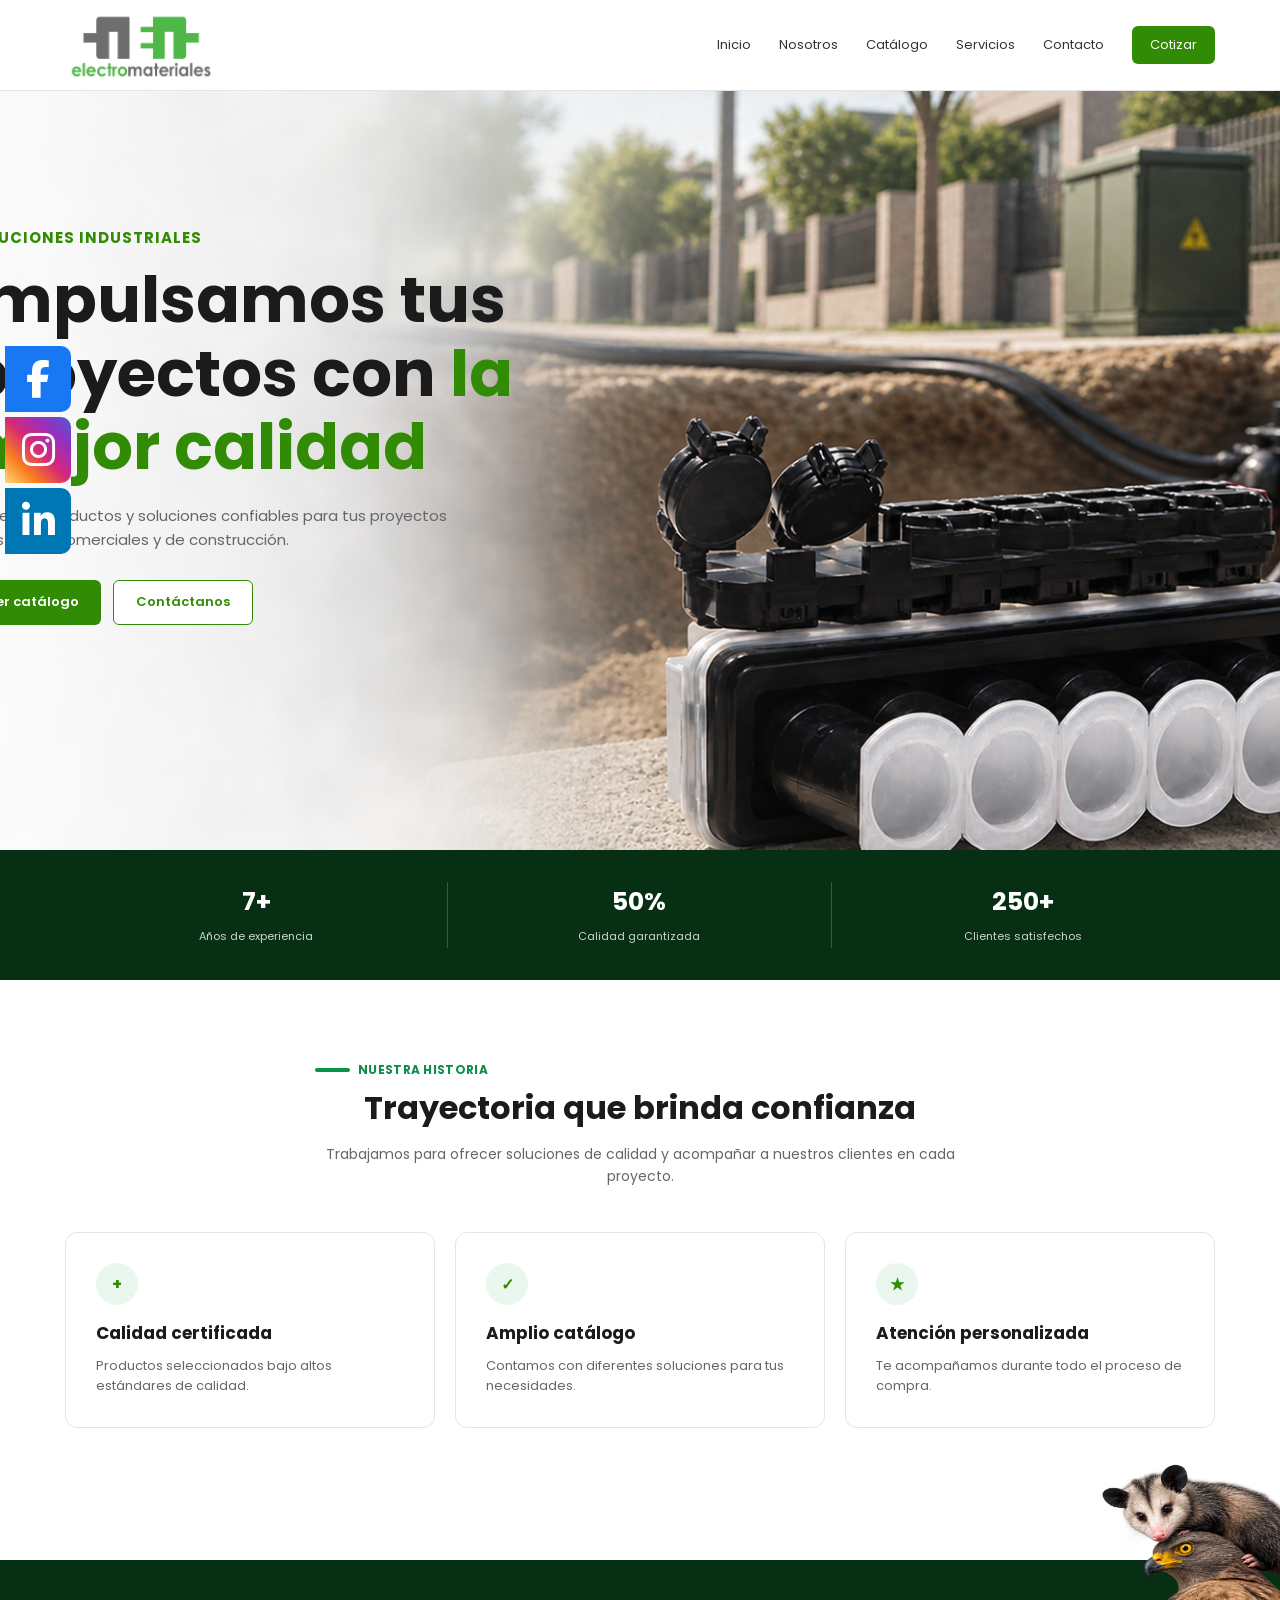
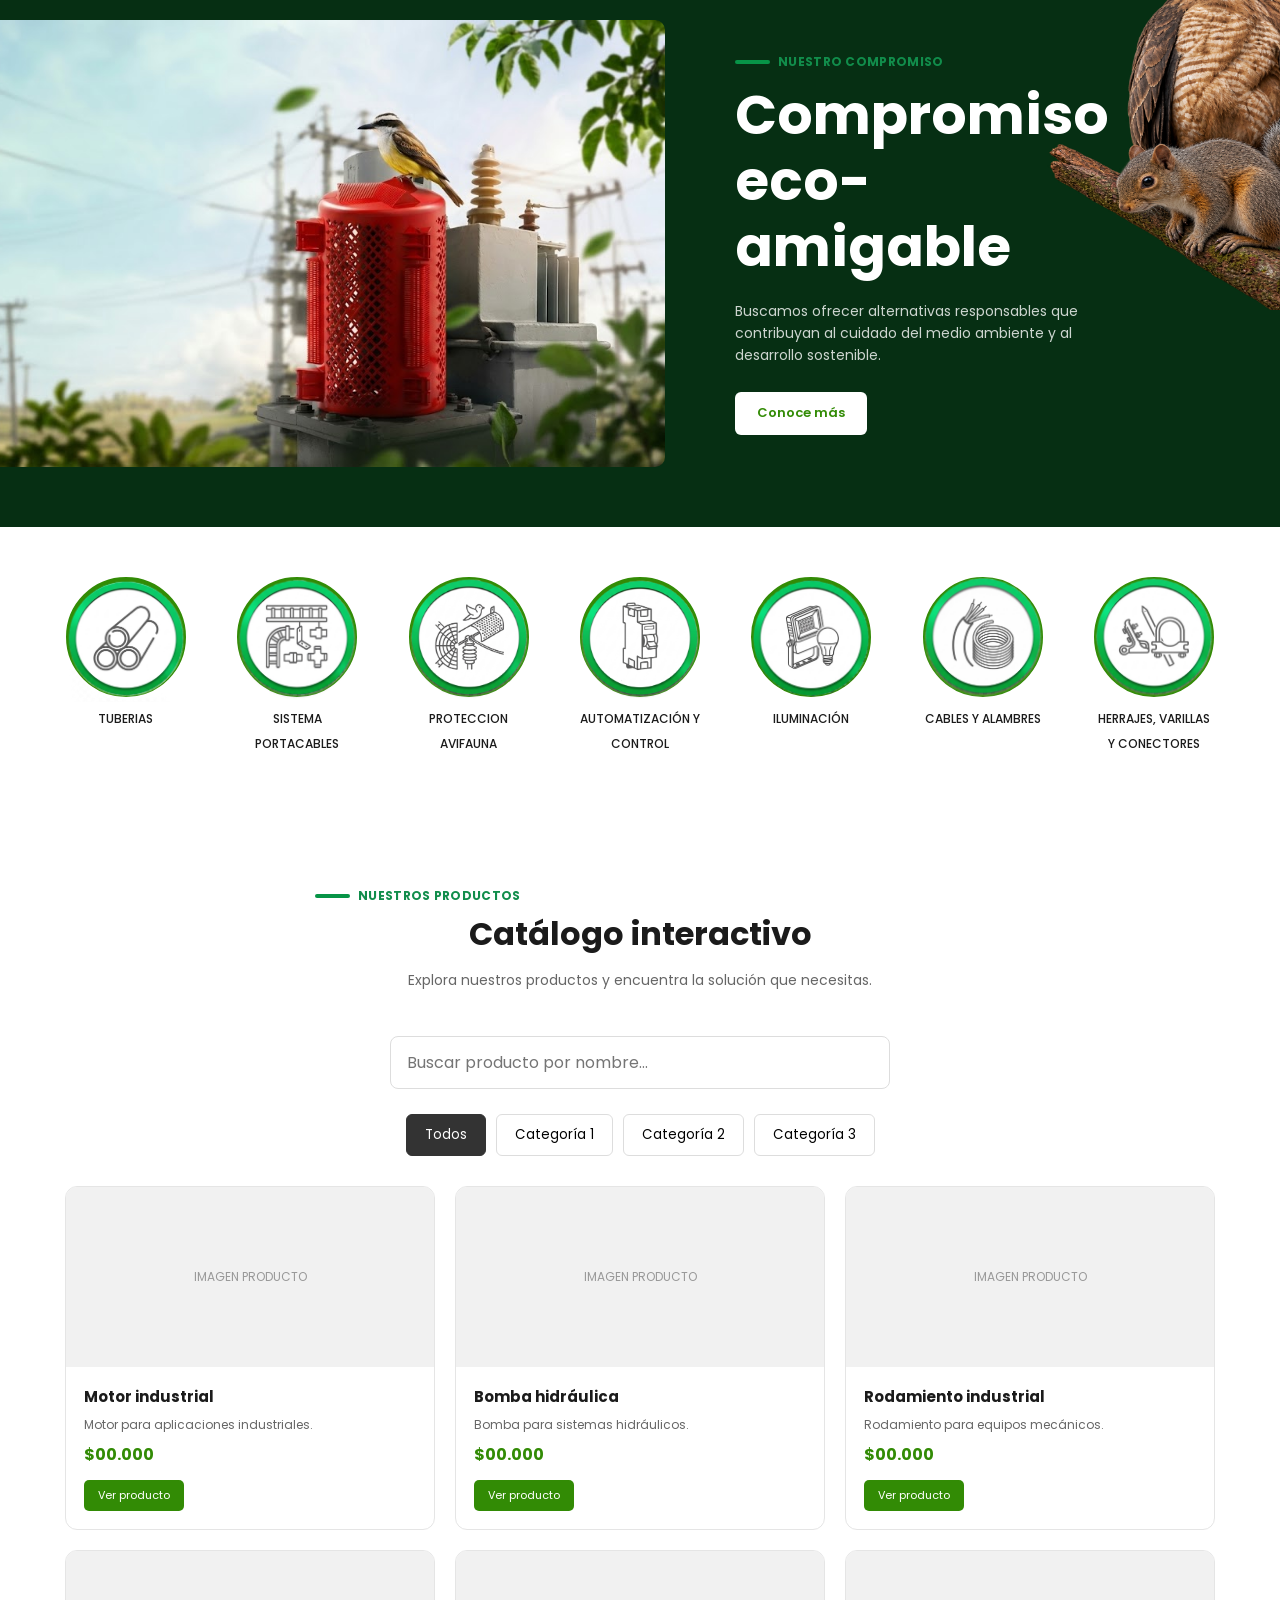
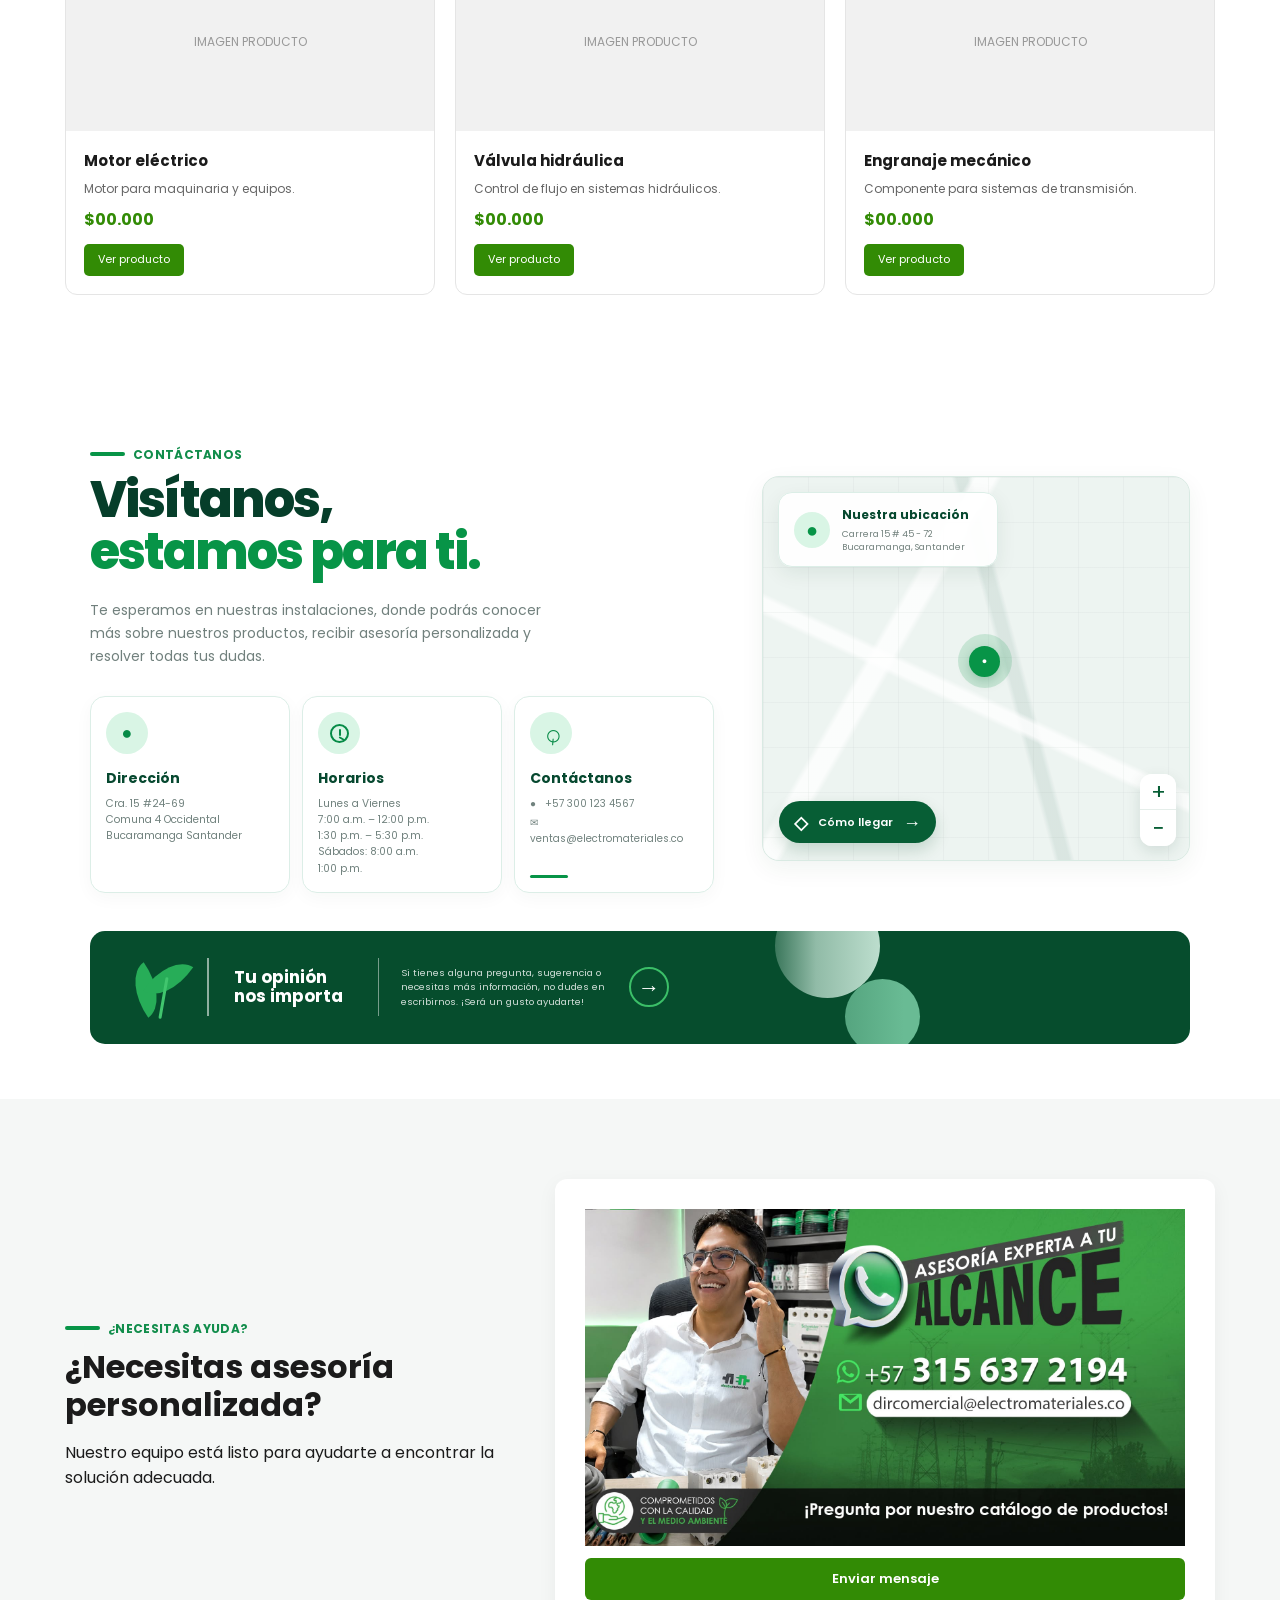
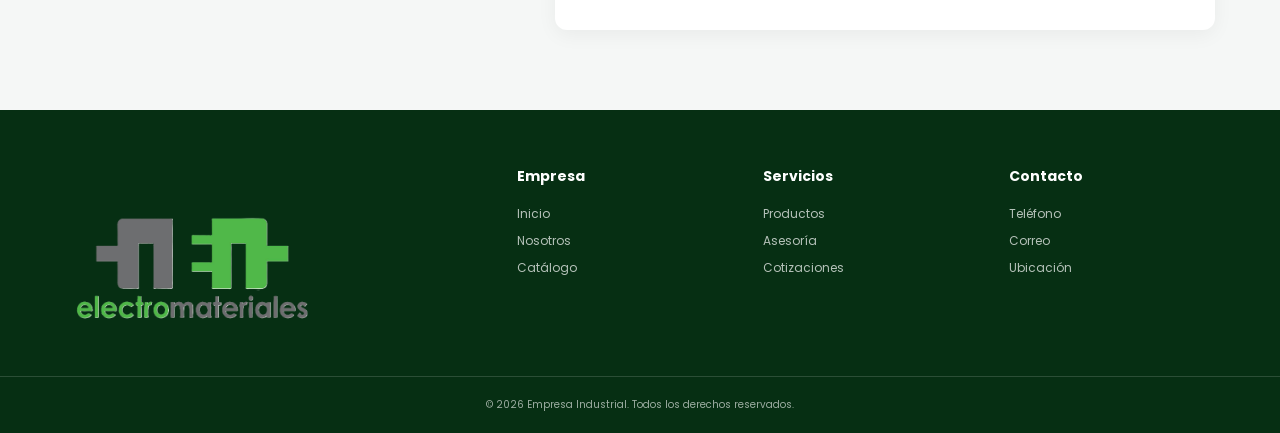
==== index.html @ a8ac9ff8 "prueba" ====
<!DOCTYPE html>
<html lang="es">

<head>
    <meta charset="UTF-8">
    <meta name="viewport" content="width=device-width, initial-scale=1.0">

    <title>Empresa Industrial</title>

    <!-- Google Fonts -->
    <link rel="preconnect" href="https://fonts.googleapis.com">
    <link rel="preconnect" href="https://fonts.gstatic.com" crossorigin>
    <link href="https://fonts.googleapis.com/css2?family=Poppins:wght@300;400;500;600;700;800&display=swap"
        rel="stylesheet">

    <!-- CSS -->
    <link rel="stylesheet" href="styles.css">

    <link rel="stylesheet" href="https://cdnjs.cloudflare.com/ajax/libs/font-awesome/6.5.2/css/all.min.css">
</head>

<body>

    <!-- =========================
         NAVBAR
    ========================== -->

    <header class="header">

        <div class="container navbar">

            <!-- Logo -->
            <a href="#" class="logo">
                <div class="logo-placeholder1">
                    <img src="imagenes/logo.jpg" alt="">
                </div>
            </a>

            <!-- Menú -->
            <nav class="nav-menu">

                <a href="#inicio">Inicio</a>
                <a href="#nosotros">Nosotros</a>
                <a href="#catalogo">Catálogo</a>
                <a href="#servicios">Servicios</a>
                <a href="#contacto">Contacto</a>

                <a href="#catalogo" class="nav-button">
                    Cotizar
                </a>

            </nav>

        </div>

        <!-- REDES SOCIALES FIJAS -->
<div class="redes-sociales">

    <a href="#" class="red-social facebook" target="_blank">
        <i class="fa-brands fa-facebook-f"></i>
    </a>

    <a href="#" class="red-social instagram" target="_blank">
        <i class="fa-brands fa-instagram"></i>
    </a>

    <a href="#" class="red-social linkedin" target="_blank">
        <i class="fa-brands fa-linkedin-in"></i>
    </a>

</div>

    </header>


    <!-- =========================
         HERO
    ========================== -->

    <main>

        <section id="inicio" class="hero">

            <div class="container hero-content">

                <!-- Texto -->
                <div class="hero-text">

                    <span class="small-title">
                        SOLUCIONES INDUSTRIALES
                    </span>

                    <h1>
                        Impulsamos tus proyectos con
                        <span>la mejor calidad</span>
                    </h1>

                    <p>
                        Encuentra productos y soluciones confiables
                        para tus proyectos industriales, comerciales
                        y de construcción.
                    </p>

                    <div class="hero-buttons">

                        <a href="#catalogo" class="btn btn-primary">
                            Ver catálogo
                        </a>

                        <a href="#contacto" class="btn btn-secondary">
                            Contáctanos
                        </a>

                    </div>

                </div>


            </div>

        </section>


        <!-- =========================
             ESTADÍSTICAS
        ========================== -->

        <section class="stats">

    <div class="container stats-grid">

        <div class="stat">
            <strong id="experiencia">0+</strong>
            <span>Años de experiencia</span>
        </div>

        <div class="stat">
            <strong id="calidad">0%</strong>
            <span>Calidad garantizada</span>
        </div>

        <div class="stat">
            <strong id="clientes">0+</strong>
            <span>Clientes satisfechos</span>
        </div>

    </div>

</section>


        <!-- =========================
             TRAYECTORIA
        ========================== -->

        <section id="nosotros" class="section trayectoria">

            <div class="container">

                <div class="section-header">

                    <span class="section-label">
                        NUESTRA HISTORIA
                    </span>

                    <h2>
                        Trayectoria que brinda confianza
                    </h2>

                    <p>
                        Trabajamos para ofrecer soluciones de calidad
                        y acompañar a nuestros clientes en cada proyecto.
                    </p>

                </div>


                <div class="cards-grid">

                    <!-- Card 1 -->
                    <article class="info-card">

                        <div class="card-icon">
                            +
                        </div>

                        <h3>
                            Calidad certificada
                        </h3>

                        <p>
                            Productos seleccionados bajo altos
                            estándares de calidad.
                        </p>

                    </article>


                    <!-- Card 2 -->
                    <article class="info-card">

                        <div class="card-icon">
                            ✓
                        </div>

                        <h3>
                            Amplio catálogo
                        </h3>

                        <p>
                            Contamos con diferentes soluciones
                            para tus necesidades.
                        </p>

                    </article>


                    <!-- Card 3 -->
                    <article class="info-card">

                        <div class="card-icon">
                            ★
                        </div>

                        <h3>
                            Atención personalizada
                        </h3>

                        <p>
                            Te acompañamos durante todo el proceso
                            de compra.
                        </p>

                    </article>

                </div>

            </div>

        </section>


        <!-- =========================
             COMPROMISO ECO
        ========================== -->

        <section class="eco-section">

            <div class="container eco-content">

                <div class="eco-image">
                    <img id="co-image" src="imagenes/Gemini_Generated_Image_1ppnm1ppnm1ppnm1.jpg" alt="">

                </div>


                <div class="eco-text">

                    <span class="section-label">
                        NUESTRO COMPROMISO
                    </span>

                    <h2>
                        Compromiso eco-amigable
                    </h2>

                    <p>
                        Buscamos ofrecer alternativas responsables
                        que contribuyan al cuidado del medio ambiente
                        y al desarrollo sostenible.
                    </p>

                    <a href="#" class="btn btn-light">
                        Conoce más
                    </a>

                </div>

            </div>
        <div> <img id="animales" src="imagenes/ChatGPT Image 20 sept 2026, 19_23_09.png" alt=""></div>

        </section>


        <!-- =========================
             CATEGORÍAS
        ========================== -->

        <section id="servicios" class="categories">

            <div class="container">

                <div class="category-grid">

                    <div class="category-item">

                        <div class="category-icon">
                        <img id="tuberia" src="imagenes/tuberiaf.png" alt="">
                        </div>

                        <span>
                            TUBERIAS
                        </span>

                    </div>


                    <div class="category-item">

                        <div class="category-icon">
                            <img id="tuberia" src="imagenes/electricida.png" alt="">
                        </div>

                        <span>
                            SISTEMA PORTACABLES
                        </span>

                    </div>


                    <div class="category-item">

                        <div class="category-icon">
                            <img id="tuberia" src="imagenes/aves.png" alt="">
                        </div>

                        <span>
                            PROTECCION AVIFAUNA
                        </span>

                    </div>


                    <div class="category-item">

                        <div class="category-icon">
                            <img id="tuberia" src="imagenes/redes.png" alt="">
                        </div>

                        <span>
                            AUTOMATIZACIÓN Y CONTROL
                        </span>

                    </div>


                    <div class="category-item">

                        <div class="category-icon">
                          <img id="tuberia" src="imagenes/luces.png" alt="">
                        </div>

                        <span>
                            ILUMINACIÓN
                        </span>

                    </div>


                    <div class="category-item">

                        <div class="category-icon">
                        <img id="tuberia" src="imagenes/cables.png" alt="">
                        </div>

                        <span>
                            CABLES Y ALAMBRES
                        </span>

                    </div>


                    <div class="category-item">

                        <div class="category-icon">
                            <img id="tuberia" src="imagenes/herrajes.png" alt="">
                        </div>

                        <span>
                            HERRAJES, VARILLAS Y CONECTORES 
                        </span>

                    </div>

                </div>

            </div>

        </section>


        <!-- =========================
             CATÁLOGO
        ========================== -->

       
<section id="catalogo" class="section catalog">
    <div class="container">

        <div class="section-header">
            <span class="section-label">NUESTROS PRODUCTOS</span>

            <h2>Catálogo interactivo</h2>

            <p>
                Explora nuestros productos y encuentra
                la solución que necesitas.
            </p>
        </div>

        <!-- Buscador por nombre -->
        <div class="catalog-search">
            <input
                type="search"
                id="buscarProducto"
                placeholder="Buscar producto por nombre..."
                aria-label="Buscar producto por nombre"
            >
        </div>

        <!-- Filtros por categoría -->
        <div class="catalog-filters">
            <button type="button" class="filter active"
                    data-category="todos">
                Todos
            </button>

            <button type="button" class="filter"
                    data-category="categoria1">
                Categoría 1
            </button>

            <button type="button" class="filter"
                    data-category="categoria2">
                Categoría 2
            </button>

            <button type="button" class="filter"
                    data-category="categoria3">
                Categoría 3
            </button>
        </div>

        <!-- Productos -->
        <div class="products-grid" id="listaProductos">

            <!-- PRODUCTO 1 -->
            <article class="product-card" data-category="categoria1">
                <div class="product-image">
                    IMAGEN PRODUCTO
                </div>

                <div class="product-info">
                    <h3>Motor industrial</h3>
                    <p>Motor para aplicaciones industriales.</p>
                    <strong>$00.000</strong>
                    <a href="#" class="product-button">Ver producto</a>
                </div>
            </article>

            <!-- PRODUCTO 2 -->
            <article class="product-card" data-category="categoria2">
                <div class="product-image">
                    IMAGEN PRODUCTO
                </div>

                <div class="product-info">
                    <h3>Bomba hidráulica</h3>
                    <p>Bomba para sistemas hidráulicos.</p>
                    <strong>$00.000</strong>
                    <a href="#" class="product-button">Ver producto</a>
                </div>
            </article>

            <!-- PRODUCTO 3 -->
            <article class="product-card" data-category="categoria3">
                <div class="product-image">
                    IMAGEN PRODUCTO
                </div>

                <div class="product-info">
                    <h3>Rodamiento industrial</h3>
                    <p>Rodamiento para equipos mecánicos.</p>
                    <strong>$00.000</strong>
                    <a href="#" class="product-button">Ver producto</a>
                </div>
            </article>

            <!-- PRODUCTO 4 -->
            <article class="product-card" data-category="categoria1">
                <div class="product-image">
                    IMAGEN PRODUCTO
                </div>

                <div class="product-info">
                    <h3>Motor eléctrico</h3>
                    <p>Motor para maquinaria y equipos.</p>
                    <strong>$00.000</strong>
                    <a href="#" class="product-button">Ver producto</a>
                </div>
            </article>

            <!-- PRODUCTO 5 -->
            <article class="product-card" data-category="categoria2">
                <div class="product-image">
                    IMAGEN PRODUCTO
                </div>

                <div class="product-info">
                    <h3>Válvula hidráulica</h3>
                    <p>Control de flujo en sistemas hidráulicos.</p>
                    <strong>$00.000</strong>
                    <a href="#" class="product-button">Ver producto</a>
                </div>
            </article>

            <!-- PRODUCTO 6 -->
            <article class="product-card" data-category="categoria3">
                <div class="product-image">
                    IMAGEN PRODUCTO
                </div>

                <div class="product-info">
                    <h3>Engranaje mecánico</h3>
                    <p>Componente para sistemas de transmisión.</p>
                    <strong>$00.000</strong>
                    <a href="#" class="product-button">Ver producto</a>
                </div>
            </article>

        </div>

        <!-- Mensaje cuando no hay coincidencias -->
        <p id="mensajeSinResultados" hidden>
            No se encontraron productos con esos criterios.
        </p>

    </div>
</section>


        <!-- =========================
             UBICACIÓN
        ========================== -->

       <section id="contacto" class="location">

    <div class="location-container">

        <!-- =========================
             PARTE SUPERIOR
        ========================== -->

        <div class="location-grid">

            <!-- =========================
                 INFORMACIÓN
            ========================== -->

            <div class="location-info">

                <span class="section-label">
                    CONTÁCTANOS
                </span>

                <h2>
                    Visítanos,
                    <span>estamos para ti.</span>
                </h2>

                <p class="location-description">
                    Te esperamos en nuestras instalaciones, donde podrás
                    conocer más sobre nuestros productos, recibir asesoría
                    personalizada y resolver todas tus dudas.
                </p>


                <!-- TARJETAS -->

                <div class="contact-items">

                    <!-- TARJETA DIRECCIÓN -->

                    <div class="contact-item">

                        <div class="contact-icon">
                            <span>●</span>
                        </div>

                        <div class="contact-content">

                            <strong>
                                Dirección
                            </strong>

                            <p>
                                Cra. 15 #24-69 <br>
                                Comuna 4 Occidental <br>
                                Bucaramanga Santander
                            </p>

                        </div>

                    </div>


                    <!-- TARJETA HORARIOS -->

                    <div class="contact-item">

                        <div class="contact-icon clock-icon">
                            <span></span>
                        </div>

                        <div class="contact-content">

                            <strong>
                                Horarios
                            </strong>

                            <p>
                                Lunes a Viernes<br>
                                7:00 a.m. – 12:00 p.m.<br>
                                1:30 p.m. – 5:30 p.m.<br>
                                Sábados: 8:00 a.m. <br>
                                1:00 p.m.
                            </p>

                        </div>

                    </div>


                    <!-- TARJETA CONTACTO -->

                    <div class="contact-item">

                        <div class="contact-icon phone-icon">
                            <span>⌕</span>
                        </div>

                        <div class="contact-content">

                            <strong>
                                Contáctanos
                            </strong>

                            <p>
                                <span class="contact-line">
                                    ● &nbsp; +57 300 123 4567
                                </span>

                                <span class="contact-line">
                                    ✉ &nbsp; ventas@electromateriales.co
                                </span>
                            </p>

                        </div>

                        <div class="card-line"></div>

                    </div>

                </div>

            </div>


            <!-- =========================
                 MAPA
            ========================== -->

            <div class="map-container">

                <!-- Decoraciones superiores -->

                <div class="map-decoration map-decoration-1"></div>
                <div class="map-decoration map-decoration-2"></div>


                <div class="map-box">

                    <!-- AQUÍ PUEDES PONER TU IMAGEN DEL MAPA -->

                    <div class="map-image">

                        <!--
                        <img src="imagenes/mapa.png" alt="Ubicación">
                        -->

                    </div>


                    <!-- TARJETA DE UBICACIÓN -->

                    <div class="map-location-card">

                        <div class="map-pin-icon">
                            ●
                        </div>

                        <div>

                            <strong>
                                Nuestra ubicación
                            </strong>

                            <p>
                                Carrera 15 # 45 - 72<br>
                                Bucaramanga, Santander
                            </p>

                        </div>

                    </div>


                    <!-- MARCADOR CENTRAL -->

                    <div class="main-map-marker">
                        <span>●</span>
                    </div>


                    <!-- BOTÓN CÓMO LLEGAR -->

                    <button class="map-route-button">

                        <span class="route-icon">
                            ◇
                        </span>

                        <span>
                            Cómo llegar
                        </span>

                        <strong>
                            →
                        </strong>

                    </button>


                    <!-- ZOOM -->

                    <div class="map-zoom">

                        <button>
                            +
                        </button>

                        <button>
                            −
                        </button>

                    </div>

                </div>

            </div>

        </div>


        <!-- =========================
             FRANJA VERDE
        ========================== -->

        <div class="opinion-banner">

            <!-- Decoraciones -->

            <div class="banner-circle banner-circle-1"></div>
            <div class="banner-circle banner-circle-2"></div>


            <!-- HOJAS -->

            <div class="leaf-decoration">

                <span class="leaf leaf-left"></span>
                <span class="leaf leaf-right"></span>

            </div>


            <!-- TÍTULO -->

            <div class="opinion-title">

                <strong>
                    Tu opinión<br>
                    nos importa
                </strong>

            </div>


            <!-- SEPARADOR -->

            <div class="opinion-separator"></div>


            <!-- TEXTO -->

            <div class="opinion-text">

                <p>
                    Si tienes alguna pregunta, sugerencia
                    o necesitas más información, no dudes
                    en escribirnos. ¡Será un gusto ayudarte!
                </p>

            </div>


            <!-- BOTÓN -->

            <button class="opinion-button">
                →
            </button>


            <!-- IMAGEN EDIFICIO -->

            <div class="building-image">

                <!--
                <img
                    src="imagenes/edificio.png"
                    alt="Nuestras instalaciones"
                >
                -->

            </div>

        </div>

    </div>

</section>


        <!-- =========================
             CONTACTO FINAL
        ========================== -->

        <section class="contact-section">

            <div class="container contact-grid">

                <div>

                    <span class="section-label">
                        ¿NECESITAS AYUDA?
                    </span>

                    <h2>
                        ¿Necesitas asesoría personalizada?
                    </h2>

                    <p>
                        Nuestro equipo está listo para ayudarte
                        a encontrar la solución adecuada.
                    </p>

                </div>


                <div class="contact-form">
                    <img src="imagenes/asesoria.jpg" alt="">
                    <button class="btn btn-primary">
                        Enviar mensaje
                    </button>

                </div>

            </div>

        </section>

    </main>


    <!-- =========================
         FOOTER
    ========================== -->

    <footer class="footer">

        <div class="container footer-grid">


            <div class="footer-brand">

                <div class="logo-placeholder">
                    <img src="imagenes/logosinfondo.png" alt="">
                </div>

            </div>


            <div class="footer-column">

                <h3>
                    Empresa
                </h3>

                <a href="#inicio">
                    Inicio
                </a>

                <a href="#nosotros">
                    Nosotros
                </a>

                <a href="#catalogo">
                    Catálogo
                </a>

            </div>


            <div class="footer-column">

                <h3>
                    Servicios
                </h3>

                <a href="#">
                    Productos
                </a>

                <a href="#">
                    Asesoría
                </a>

                <a href="#">
                    Cotizaciones
                </a>

            </div>


            <div class="footer-column">

                <h3>
                    Contacto
                </h3>

                <a href="#">
                    Teléfono
                </a>

                <a href="#">
                    Correo
                </a>

                <a href="#">
                    Ubicación
                </a>

            </div>

        </div>


        <div class="footer-bottom">

            <p>
                © 2026 Empresa Industrial. Todos los derechos reservados.
            </p>

        </div>

    </footer>

<script src="inicio.js"></script>
</body>

</html>
---- styles.css ----
/* =========================
   VARIABLES
========================= */

:root {

    --verde-oscuro: #062F13;
    --verde: #328B05;
    --verde-claro: #eaf7ef;

    --blanco: #ffffff;
    --gris: #666666;
    --gris-claro: #f5f7f6;
    --negro: #1b1b1b;

    --borde: #e5e5e5;

    --radio: 12px;

    --max-width: 1150px;
}


/* =========================
   RESET
========================= */
html, body {
    width: 100%;
    overflow-x: hidden;
}
* {
    margin: 0;
    padding: 0;
    box-sizing: border-box;
}


html {
    scroll-behavior: smooth;
}


body {

    font-family: "Poppins", sans-serif;

    color: var(--negro);

    background-color: var(--blanco);

    line-height: 1.6;
}


a {
    text-decoration: none;
    color: inherit;
}


img {
    width: 100%;
    display: block;
}


button,
input,
textarea {
    font-family: inherit;
}


/* =========================
   CONTENEDOR
========================= */

.container {

    width: 90%;

    max-width: var(--max-width);

    margin: auto;
}


/* =========================
   HEADER
========================= */

.header {
    background-color: white;
    border-bottom: 1px solid var(--borde);
    position: fixed;
    top: 0;
    left: 0;
    width: 100%;
    z-index: 1000;
}


.navbar {

    min-height: 90px;

    display: flex;

    align-items: center;

    justify-content: space-between;
}


/* LOGO */

.logo-placeholder1 {

    width: 150px;

    height: 35px;

    display: flex;

    align-items: center;

    justify-content: center;
}


/* MENÚ */

.nav-menu {

    display: flex;

    align-items: center;

    gap: 28px;
}


.nav-menu a {

    font-size: 13px;

    color: #333;

    transition: 0.3s;
}


.nav-menu a:hover {

    color: var(--verde);
}


.nav-button {

    background-color: var(--verde);

    color: white !important;

    padding: 9px 18px;

    border-radius: 6px;
}

/* ============================= */
/* REDES SOCIALES FIJAS */
/* ============================= */

.redes-sociales {
    position: fixed;
    left: 5px;
    top: 50%;
    transform: translateY(-50%);

    display: flex;
    flex-direction: column;
    gap: 5px;

    z-index: 9999;
}

.red-social {
    width: 66px;
    height: 66px;

    display: flex;
    align-items: center;
    justify-content: center;

    color: white;
    text-decoration: none;

    font-size: 38px;

    border-radius: 0 10px 10px 0;

    transition: transform 0.3s ease,
                width 0.3s ease;
}

/* Facebook */
.facebook {
    background-color: #1877f2;
}

/* Instagram */
.instagram {
    background: linear-gradient(
        45deg,
        #feda75,
        #fa7e1e,
        #d62976,
        #962fbf,
        #4f5bd5
    );
}

/* LinkedIn */
.linkedin {
    background-color: #0077b5;
}


/* Efecto al pasar el mouse */
.red-social:hover {
    width: 75px;
    transform: translateX(5px);
}
/* =========================
   HERO
========================= */
.hero {
    min-height: 850px;

    display: flex;
    align-items: center;

    position: relative;
    overflow: hidden;

    background-image: url("imagenes/6eb23b33-4d25-4a82-a1a1-d73d6f8ddf98.png");
    background-size: cover;
    background-position: center;
    background-repeat: no-repeat;

    /* IMPORTANTE */
    background-attachment: fixed;
}

.hero-content {
    display: grid;
    grid-template-columns: 1fr 1fr;
    align-items: center;
    gap: 40px;

    position: relative;
    z-index: 2;
}


.hero-text {

    padding: 50px 0;

    position: relative;

    left: -100px;
}


.small-title,
.section-label {

    color: var(--verde);

    font-size: 15px;

    font-weight: 700;

    letter-spacing: 1px;
    
}


.hero h1 {

    font-size: clamp(42px, 5vw, 64px);

    line-height: 1.15;

    margin: 12px 0 20px;

    max-width: 550px;

    
}


.hero h1 span {

    color: var(--verde);
}


.hero p {

    color: var(--gris);

    max-width: 500px;

    margin-bottom: 28px;

    font-size: 15px;
}


/* BOTONES */

.hero-buttons {

    display: flex;

    gap: 12px;

    flex-wrap: wrap;
}


.btn {

    display: inline-flex;

    justify-content: center;

    align-items: center;

    padding: 11px 22px;

    border-radius: 6px;

    font-size: 13px;

    font-weight: 600;

    border: none;

    cursor: pointer;

    transition: 0.3s;
}


.btn-primary {

    background-color: var(--verde);

    color: white;
}


.btn-primary:hover {

    background-color: var(--verde-oscuro);
}


.btn-secondary {

    border: 1px solid var(--verde);

    color: var(--verde);

    background-color: white;
}


.btn-light {

    background-color: white;

    color: var(--verde);
}


/* IMAGEN */

.hero-image {

    height: 420px;
}


.image-placeholder {

    width: 100%;

    height: 100%;

    display: flex;

    align-items: center;

    justify-content: center;

    background-color: var(--gris-claro);

    color: #999;

    font-size: 14px;
}


/* =========================
   ESTADÍSTICAS
========================= */

.stats {

    background-color: var(--verde-oscuro);

    color: white;
}


.stats-grid {

    min-height: 130px;

    display: grid;

    grid-template-columns: repeat(3, 1fr);

    align-items: center;
}


.stat {

    text-align: center;

    border-right: 1px solid rgba(255,255,255,0.2);
}


.stat:last-child {

    border-right: none;
}


.stat strong {

    display: block;

    font-size: 25px;
}


.stat span {

    font-size: 11px;

    opacity: 0.8;
}


/* =========================
   SECCIONES
========================= */

.section {

    padding: 80px 0;
}


.section-header {

    text-align: center;

    max-width: 650px;

    margin: 0 auto 45px;
}


.section-header h2,
.location-info h2,
.contact-section h2 {

    font-size: 32px;

    line-height: 1.2;

    margin: 8px 0 15px;
}


.section-header p {

    color: var(--gris);

    font-size: 14px;
}


/* =========================
   TRAYECTORIA
========================= */

.trayectoria {
    min-height: 580px;
    background-color: white;
}


.cards-grid {

    display: grid;

    grid-template-columns: repeat(3, 1fr);

    gap: 20px;
}


.info-card {

    padding: 30px;

    border: 1px solid var(--borde);

    border-radius: var(--radio);

    background-color: white;

    transition: 0.3s;
}


.info-card:hover {

    transform: translateY(-5px);

    box-shadow: 0 10px 25px rgba(0,0,0,0.07);
}


.card-icon {

    width: 42px;

    height: 42px;

    border-radius: 50%;

    background-color: var(--verde-claro);

    color: var(--verde);

    display: flex;

    align-items: center;

    justify-content: center;

    margin-bottom: 15px;

    font-weight: bold;
}


.info-card h3 {

    font-size: 17px;

    margin-bottom: 8px;
}


.info-card p {

    color: var(--gris);

    font-size: 13px;
}


/* =========================
   ECO
========================= */

.eco-section {
    background-color: var(--verde-oscuro);
    color: white;
    padding: 60px 0;
}

.eco-content {
    display: grid;
    grid-template-columns: 1.2fr 1fr;
    align-items: center;;
    position: relative;
    left: -150px;
}

.eco-text {
    max-width: 1000px;
    padding-left: 20px;
}


#co-image {
    position: relative;
    left: -50px; 
    width: 800px;
    border-radius: 10px;
}

.eco-text h2 {
    font-size: 55px;
    line-height: 1.2;
}

.eco-text p {
    color: rgba(255,255,255,0.8);
    font-size: 14px;
    margin-bottom: 25px;
    margin-top: 20px;
}


#animales {
    position: absolute;
    width: 350px;
    height: 450px;
    left: 80%;
    top: 1460px;
}


/* =========================
   CATEGORÍAS
========================= */

.categories {

    padding: 50px 0px;

    background-color: white;
}


.category-grid {

    display: grid;

    grid-template-columns: repeat(7, 1fr);

    gap: 50px;
}


.category-item {

    text-align: center;
}


.category-icon {

    width: 120px;

    height: 120px;

    border-radius: 60%;

    border: 5px solid var(--verde);

    margin: 0 auto 8px;

    display: flex;

    align-items: center;

    justify-content: center;

    color: var(--verde);

    font-size: 9px;

    transition: 0.3s;
}


.category-icon:hover {

    transform: translateY(-5px);

    box-shadow: 0 10px 25px rgba(16, 139, 2, 0.666);
}

#tuberia{
    width: 140px;
}

.category-item span {

    font-size: 12px;

    font-weight: 500;
}


/* =========================
   CATÁLOGO
========================= */
/* PRODUCTOS */

.products-grid {

    display: grid;

    grid-template-columns: repeat(3, 1fr);

    gap: 20px;
}

/* Buscador */
.catalog-search {
    margin-bottom: 25px;
    display: flex;
    justify-content: center;
}

.catalog-search input {
    width: 100%;
    max-width: 500px;
    padding: 13px 16px;
    border: 1px solid #ddd;
    border-radius: 8px;
    font-size: 16px;
    outline: none;
    transition: border-color 0.3s;
}

.catalog-search input:focus {
    border-color: #555;
}

/* Botones de categoría */
.catalog-filters {
    display: flex;
    justify-content: center;
    flex-wrap: wrap;
    gap: 10px;
    margin-bottom: 30px;
}

.catalog-filters .filter {
    padding: 10px 18px;
    border: 1px solid #ddd;
    border-radius: 6px;
    background: white;
    cursor: pointer;
    transition: 0.3s;
}

.catalog-filters .filter:hover,
.catalog-filters .filter.active {
    background: #333;
    color: white;
    border-color: #333;
}

/* Mensaje sin resultados */
#mensajeSinResultados {
    text-align: center;
    margin: 30px 0;
    color: #666;
}


.product-card {

    background-color: white;

    border-radius: var(--radio);

    overflow: hidden;

    border: 1px solid var(--borde);
}


.product-image {

    height: 180px;

    background-color: #f1f1f1;

    display: flex;

    align-items: center;

    justify-content: center;

    color: #999;

    font-size: 12px;
}


.product-info {

    padding: 18px;
}


.product-info h3 {

    font-size: 15px;

    margin-bottom: 6px;
}


.product-info p {

    color: var(--gris);

    font-size: 12px;

    margin-bottom: 8px;
}


.product-info strong {

    display: block;

    color: var(--verde);

    margin-bottom: 12px;
}


.product-button {

    display: inline-block;

    padding: 7px 14px;

    background-color: var(--verde);

    color: white;

    border-radius: 5px;

    font-size: 11px;
}


/* =========================
   UBICACIÓN
========================= */

/* =====================================================
   CONTACTO / UBICACIÓN
===================================================== */

.location {
    width: 100%;
    padding: 70px 0 55px;
    background: #ffffff;
    overflow: hidden;
    font-family: "Poppins", sans-serif;
}


/* =====================================================
   CONTENEDOR
===================================================== */

.location-container {
    width: 89%;
    max-width: 1100px;
    margin: 0 auto;
}


/* =====================================================
   GRID PRINCIPAL
===================================================== */

.location-grid {
    display: grid;
    grid-template-columns: 1fr 1.05fr;
    gap: 48px;
    align-items: center;
}


/* =====================================================
   INFORMACIÓN
===================================================== */

.location-info {
    position: relative;
}


/* =====================================================
   ETIQUETA CONTÁCTANOS
===================================================== */

.section-label {
    display: flex;
    align-items: center;
    gap: 8px;

    margin-bottom: 10px;

    color: #118d4b;

    font-size: 12px;
    font-weight: 700;

    letter-spacing: 0.3px;
}


/* línea antes de CONTÁCTANOS */

.section-label::before {
    content: "";

    width: 35px;
    height: 4px;

    background: #079447;

    border-radius: 10px;
}


/* =====================================================
   TÍTULO
===================================================== */

.location-info h2 {
    margin: 0;

    color: #063e2a;

    font-size: 50px;
    line-height: 1.05;

    font-weight: 800;

    letter-spacing: -2px;
}


.location-info h2 span {
    display: block;

    color: #079447;
}


/* =====================================================
   DESCRIPCIÓN
===================================================== */

.location-description {
    max-width: 480px;

    margin: 20px 0 28px;

    color: #71807d;

    font-size: 14px;
    line-height: 1.65;
}


/* =====================================================
   TARJETAS
===================================================== */

.contact-items {
    display: grid;

    grid-template-columns: repeat(3, 1fr);

    gap: 12px;
}


/* =====================================================
   TARJETA INDIVIDUAL
===================================================== */

.contact-item {
    position: relative;

    min-height: 178px;
    min-width: 200px;

    padding: 15px;

    border: 1px solid #dceee7;

    border-radius: 15px;

    background: rgba(255, 255, 255, 0.8);

    overflow: hidden;

    box-shadow:
        0 5px 18px rgba(0, 70, 40, 0.035);
}

/* =====================================================
   ICONOS
===================================================== */

.contact-icon {
    width: 42px;
    height: 42px;

    display: flex;
    align-items: center;
    justify-content: center;

    margin-bottom: 13px;

    border-radius: 50%;

    background: #d9f5e5;

    color: #078b47;

    position: relative;

    z-index: 2;
}


/* icono ubicación */

.contact-icon > span {
    font-size: 18px;
    color: #078b47;
}


/* =====================================================
   ICONO RELOJ
===================================================== */

.clock-icon span {
    width: 19px;
    height: 19px;

    border: 2.5px solid #078b47;

    border-radius: 50%;

    position: relative;

    font-size: 0;
}


.clock-icon span::before {
    content: "";

    position: absolute;

    width: 2px;
    height: 7px;

    background: #078b47;

    left: 7px;
    top: 3px;

    border-radius: 2px;
}


.clock-icon span::after {
    content: "";

    position: absolute;

    width: 6px;
    height: 2px;

    background: #078b47;

    left: 7px;
    top: 10px;

    transform: rotate(30deg);

    transform-origin: left center;

    border-radius: 2px;
}


/* =====================================================
   ICONO TELÉFONO
===================================================== */

.phone-icon span {
    font-size: 27px;

    transform: rotate(-40deg);

    font-weight: 300;
}


/* =====================================================
   CONTENIDO TARJETA
===================================================== */

.contact-content {
    position: relative;
    z-index: 2;
}


.contact-content strong {
    display: block;

    margin-bottom: 6px;

    color: #06482f;

    font-size: 14px;
    font-weight: 700;
}


.contact-content p {
    margin: 0;

    color: #71827e;

    font-size: 10.5px;

    line-height: 1.55;
}


/* =====================================================
   LÍNEA INFERIOR TARJETA CONTACTO
===================================================== */

.card-line {
    position: absolute;

    left: 15px;
    bottom: 14px;

    width: 38px;
    height: 3px;

    background: #079447;

    border-radius: 10px;

    z-index: 5;
}


/* =====================================================
   INFORMACIÓN CONTACTO
===================================================== */

.contact-line {
    display: block;

    margin-bottom: 4px;

    font-size: 10px;
}


/* =====================================================
   MAPA
===================================================== */

.map-container {
    position: relative;

    width: 100%;
    height: 385px;
}


/* =====================================================
   CAJA MAPA
===================================================== */

.map-box {
    position: relative;

    width: 100%;
    height: 100%;

    overflow: hidden;

    border-radius: 17px;

    border: 1px solid #d9eae3;

    background: #eef4f1;

    box-shadow:
        0 8px 25px rgba(0, 70, 40, 0.06);
}


/* =====================================================
   MAPA DE FONDO
===================================================== */

.map-image {
    position: absolute;

    inset: 0;

    background-color: #edf4f1;

    /*
       Si tienes una imagen real del mapa,
       puedes ponerla aquí:

       background-image: url("../imagenes/mapa.png");
       background-size: cover;
       background-position: center;
    */

    background-image:

        linear-gradient(
            25deg,
            transparent 42%,
            rgba(255,255,255,.8) 43%,
            rgba(255,255,255,.8) 45%,
            transparent 46%
        ),

        linear-gradient(
            120deg,
            transparent 32%,
            rgba(255,255,255,.8) 33%,
            rgba(255,255,255,.8) 36%,
            transparent 37%
        ),

        linear-gradient(
            75deg,
            transparent 55%,
            rgba(211,225,220,.8) 56%,
            rgba(211,225,220,.8) 58%,
            transparent 59%
        );

    opacity: .95;
}


/* =====================================================
   CUADRÍCULA DEL MAPA
===================================================== */

.map-image::after {
    content: "";

    position: absolute;

    inset: 0;

    background-image:
        linear-gradient(
            90deg,
            rgba(130,150,140,.12) 1px,
            transparent 1px
        ),
        linear-gradient(
            rgba(130,150,140,.12) 1px,
            transparent 1px
        );

    background-size: 45px 45px;

    opacity: .5;
}


/* =====================================================
   TARJETA "NUESTRA UBICACIÓN"
===================================================== */

.map-location-card {
    position: absolute;

    top: 15px;
    left: 15px;

    width: 220px;

    display: flex;
    align-items: center;

    gap: 12px;

    padding: 12px 15px;

    background: rgba(255,255,255,.95);

    border: 1px solid #dceee7;

    border-radius: 14px;

    box-shadow:
        0 7px 20px rgba(0,60,40,.08);

    z-index: 5;
}


/* =====================================================
   ICONO UBICACIÓN TARJETA
===================================================== */

.map-pin-icon {
    width: 36px;
    height: 36px;

    flex-shrink: 0;

    display: flex;
    align-items: center;
    justify-content: center;

    border-radius: 50%;

    background: #d9f5e5;

    color: #079447;

    font-size: 20px;
}


.map-location-card strong {
    display: block;

    margin-bottom: 3px;

    color: #06482f;

    font-size: 12px;
}


.map-location-card p {
    margin: 0;

    color: #73827e;

    font-size: 9px;

    line-height: 1.45;
}


/* =====================================================
   MARCADOR PRINCIPAL
===================================================== */

.main-map-marker {
    position: absolute;

    left: 52%;
    top: 48%;

    width: 54px;
    height: 54px;

    display: flex;
    align-items: center;
    justify-content: center;

    border-radius: 50%;

    background: rgba(8,148,71,.16);

    transform: translate(-50%, -50%);

    z-index: 4;
}


.main-map-marker::before {
    content: "";

    position: absolute;

    width: 31px;
    height: 31px;

    background: #079447;

    border-radius: 50%;

    box-shadow:
        0 4px 12px rgba(0,100,50,.25);
}


.main-map-marker span {
    position: relative;

    color: white;

    font-size: 9px;

    z-index: 2;
}


/* =====================================================
   BOTÓN CÓMO LLEGAR
===================================================== */

.map-route-button {
    position: absolute;

    left: 16px;
    bottom: 17px;

    height: 42px;

    padding: 0 15px;

    display: flex;
    align-items: center;
    gap: 10px;

    border: none;

    border-radius: 25px;

    background: #075e35;

    color: white;

    font-family: "Poppins", sans-serif;

    font-size: 11px;
    font-weight: 600;

    cursor: pointer;

    z-index: 5;

    box-shadow:
        0 7px 16px rgba(0,80,40,.18);
}


.map-route-button strong {
    font-size: 18px;

    font-weight: 400;
}


.route-icon {
    font-size: 18px;
}


/* =====================================================
   ZOOM
===================================================== */

.map-zoom {
    position: absolute;

    right: 13px;
    bottom: 14px;

    display: flex;

    flex-direction: column;

    background: white;

    border-radius: 12px;

    overflow: hidden;

    box-shadow:
        0 5px 15px rgba(0,60,40,.12);

    z-index: 5;
}


.map-zoom button {
    width: 36px;
    height: 36px;

    border: none;

    background: white;

    color: #075e35;

    font-size: 22px;

    cursor: pointer;
}


.map-zoom button:first-child {
    border-bottom: 1px solid #e5eeea;
}


/* =====================================================
   DECORACIONES VERDES MAPA
===================================================== */

.map-decoration {
    position: absolute;

    z-index: -1;

    background: #079447;
}


.map-decoration-1 {
    width: 85px;
    height: 85px;

    top: -35px;
    right: -25px;

    border-radius: 50%;
}


.map-decoration-2 {
    width: 60px;
    height: 60px;

    bottom: -20px;
    right: -10px;

    border-radius: 50%;
}


/* =====================================================
   FRANJA VERDE OSCURA
===================================================== */

.opinion-banner {
    position: relative;

    width: 100%;
    height: 113px;

    margin-top: 38px;

    display: flex;
    align-items: center;

    overflow: hidden;

    background: #064d2d;

    border-radius: 15px;
}


/* =====================================================
   DECORACIÓN CIRCULAR IZQUIERDA
===================================================== */

.banner-circle {
    position: absolute;

    border-radius: 50%;
}


.banner-circle-1 {
    width: 105px;
    height: 105px;

    right: 310px;
    top: -38px;

    background: #d8f4e6;

    opacity: .95;
}


.banner-circle-2 {
    width: 75px;
    height: 75px;

    right: 270px;
    top: 48px;

    background: #83d8ae;

    opacity: .8;
}


/* =====================================================
   HOJAS
===================================================== */

.leaf-decoration {
    position: relative;

    width: 92px;
    height: 70px;

    margin-left: 25px;

    flex-shrink: 0;
}


.leaf {
    position: absolute;

    width: 28px;
    height: 48px;

    background: #27ad58;

    border-radius: 100% 0 100% 0;

    transform: rotate(-35deg);
}


.leaf-left {
    left: 17px;
    top: 14px;
}


.leaf-right {
    left: 39px;
    top: 3px;

    transform: rotate(35deg);
}


.leaf-decoration::after {
    content: "";

    position: absolute;

    left: 47px;
    top: 25px;

    width: 3px;
    height: 42px;

    background: #41c66e;

    transform: rotate(10deg);

    border-radius: 10px;
}


/* =====================================================
   TÍTULO OPINIÓN
===================================================== */

.opinion-title {
    height: 58px;

    display: flex;
    align-items: center;

    padding-left: 25px;
    padding-right: 35px;

    border-left: 2px solid rgba(255,255,255,.55);

    flex-shrink: 0;
}


.opinion-title strong {
    color: white;

    font-size: 17px;

    line-height: 1.15;

    font-weight: 700;
}


/* =====================================================
   SEPARADOR
===================================================== */

.opinion-separator {
    width: 1px;
    height: 58px;

    background: rgba(255,255,255,.45);

    flex-shrink: 0;
}


/* =====================================================
   TEXTO OPINIÓN
===================================================== */

.opinion-text {
    width: 230px;

    padding-left: 22px;

    z-index: 3;
}


.opinion-text p {
    margin: 0;

    color: rgba(255,255,255,.82);

    font-size: 9.5px;

    line-height: 1.5;
}


/* =====================================================
   BOTÓN OPINIÓN
===================================================== */

.opinion-button {
    width: 40px;
    height: 40px;

    margin-left: 20px;

    flex-shrink: 0;

    border: 2px solid #3bbf68;

    border-radius: 50%;

    background: transparent;

    color: white;

    font-size: 22px;

    cursor: pointer;

    z-index: 5;
}


/* =====================================================
   FOTO EDIFICIO
===================================================== */

.building-image {
    position: absolute;

    right: 0;
    bottom: 0;

    width: 40%;
    height: 100%;

    background:
        linear-gradient(
            90deg,
            #064d2d 0%,
            rgba(6,77,45,.3) 15%,
            rgba(6,77,45,0) 35%
        );

    /*
       Cuando tengas la imagen:

       background-image:
           linear-gradient(
               90deg,
               #064d2d 0%,
               transparent 35%
           ),
           url("../imagenes/edificio.png");

       background-size: cover;
       background-position: center;
    */

    z-index: 2;
}



.reveal {
    opacity: 0;
    transform: translateY(40px);
    transition: opacity 0.8s ease, transform 0.8s ease;
}

.reveal.visible {
    opacity: 1;
    transform: translateY(0);
}


/* =========================
   CONTACTO
========================= */

.contact-section {

    padding: 80px 0;

    background-color: var(--gris-claro);
}


.contact-grid {

    display: grid;

    grid-template-columns: 1fr 1fr;

    gap: 60px;

    align-items: center;
}


.contact-form {

    background-color: white;

    padding: 30px;

    border-radius: var(--radio);

    box-shadow: 0 5px 20px rgba(0,0,0,0.05);

    display: flex;

    flex-direction: column;

    gap: 12px;
}


.contact-form input,
.contact-form textarea {

    width: 100%;

    border: 1px solid var(--borde);

    padding: 12px;

    border-radius: 5px;

    outline: none;

    font-size: 13px;
}
.contact-form img{
    width: 600px;
}

.contact-form input:focus,
.contact-form textarea:focus {

    border-color: var(--verde);
}


/* =========================
   FOOTER
========================= */

.footer {

    background-color: var(--verde-oscuro);

    color: white;

    padding-top: 55px;
}


.footer-grid {

    display: grid;

    grid-template-columns: 2fr 1fr 1fr 1fr;

    gap: 40px;

    padding-bottom: 45px;
}


.footer-brand p {

    margin-top: 15px;

    max-width: 250px;

    color: rgba(255,255,255,0.7);

    font-size: 12px;
}

.logo-placeholder{
    width: 250px;
    margin-top: 35px;
}
.footer-column {

    display: flex;

    flex-direction: column;

    gap: 8px;
}


.footer-column h3 {

    font-size: 14px;

    margin-bottom: 8px;
}


.footer-column a {

    color: rgba(255,255,255,0.7);

    font-size: 12px;
}


.footer-column a:hover {

    color: white;
}



.footer-bottom {

    border-top: 1px solid rgba(255,255,255,0.15);

    padding: 20px 0;

    text-align: center;
}


.footer-bottom p {

    font-size: 10px;

    color: rgba(255,255,255,0.6);
}


/* =========================
   RESPONSIVE
========================= */

@media (max-width: 900px) {

    .nav-menu {

        gap: 15px;
    }


    .hero-content,
    .eco-content,
    .location-grid,
    .contact-grid {

        grid-template-columns: 1fr;
    }


    .hero-image {

        height: 350px;
    }


    .cards-grid {

        grid-template-columns: 1fr;
    }


    .category-grid {

        grid-template-columns: repeat(4, 1fr);
    }


    .products-grid {

        grid-template-columns: repeat(2, 1fr);
    }


    .footer-grid {

        grid-template-columns: 2fr 1fr 1fr;
    }

}
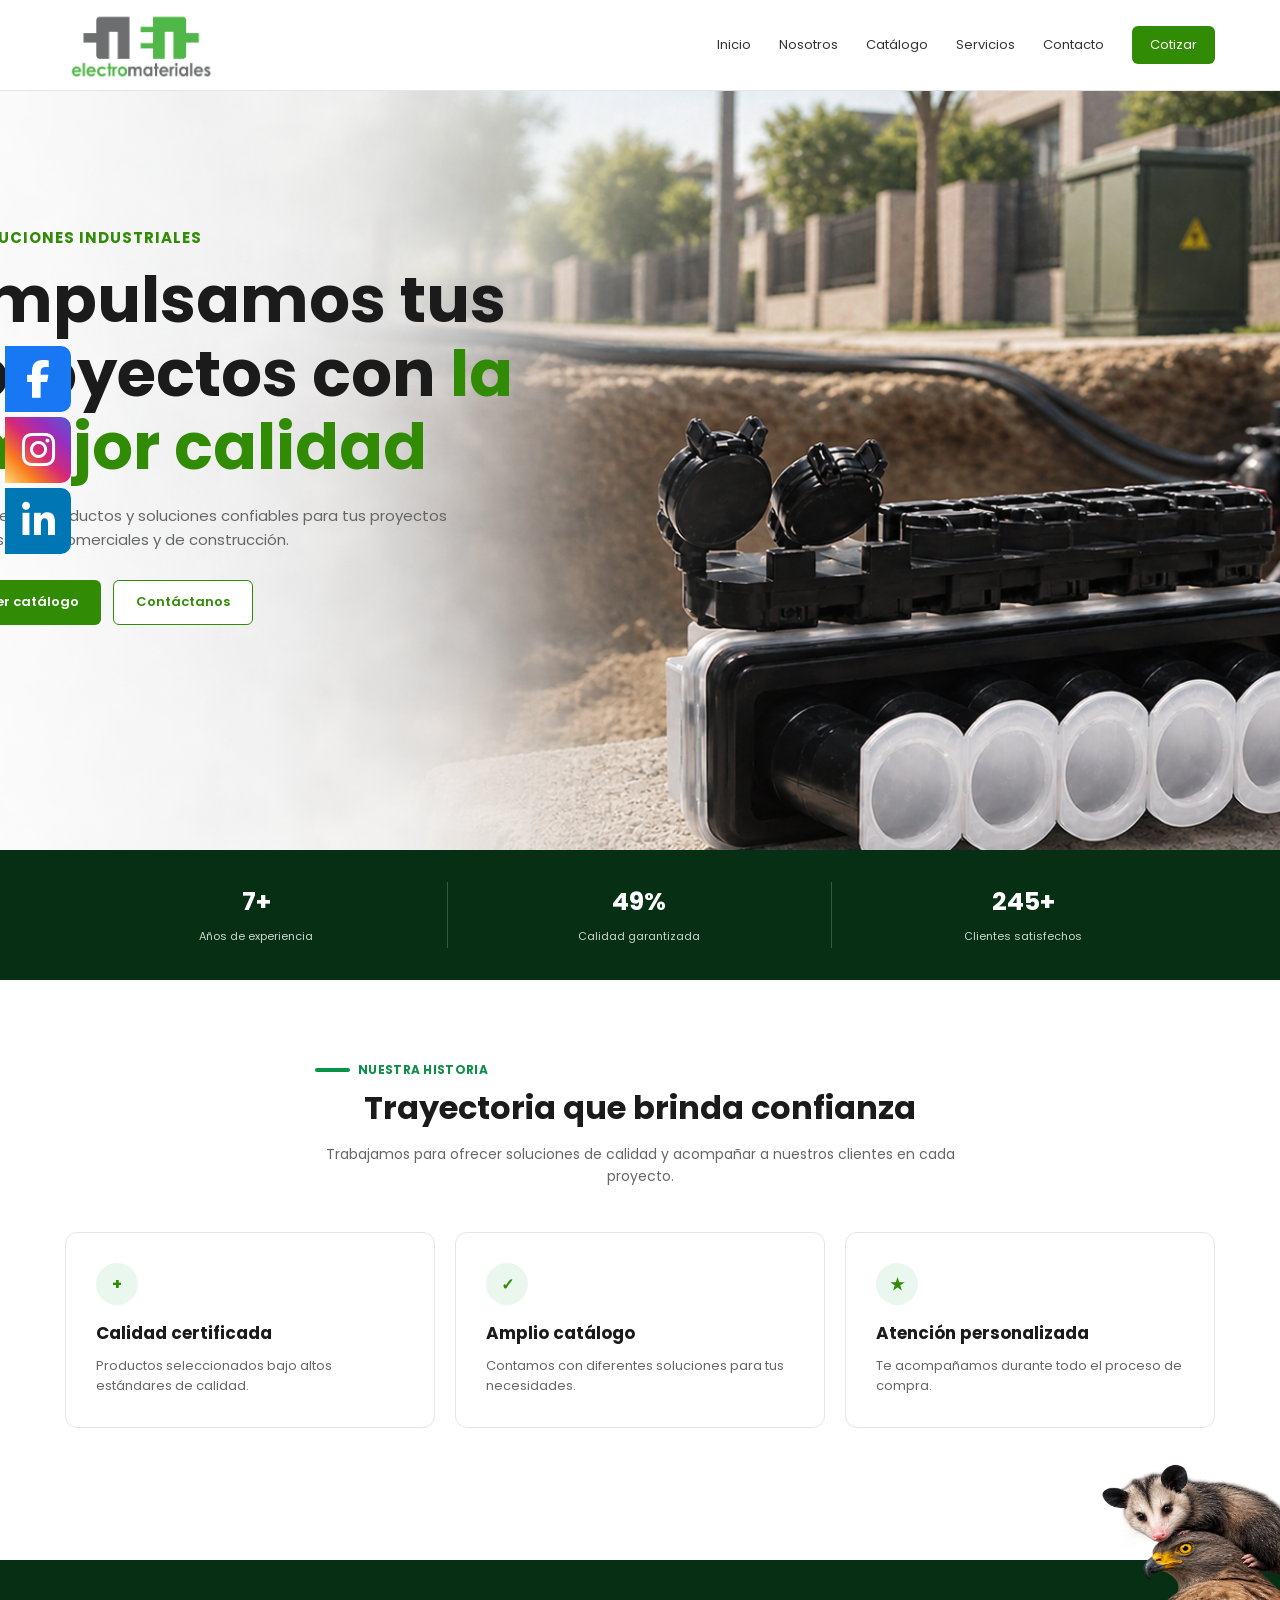
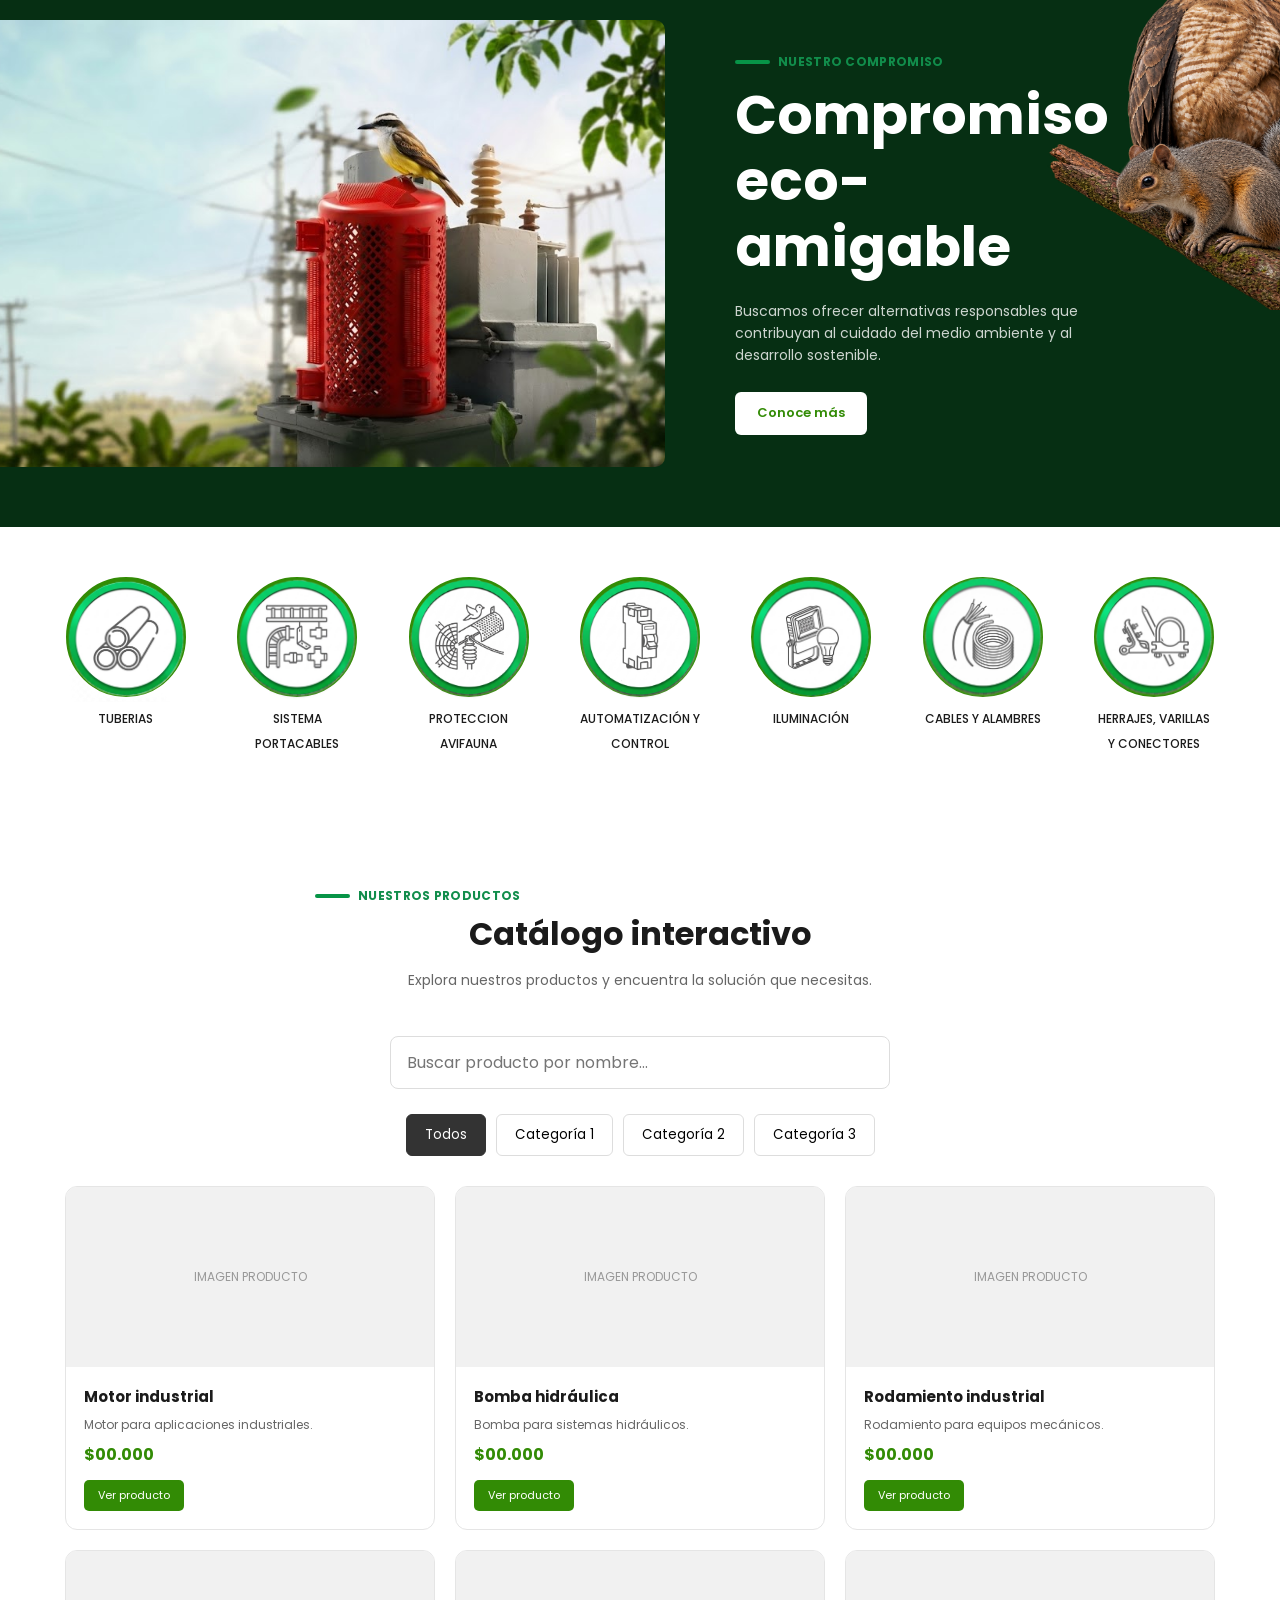
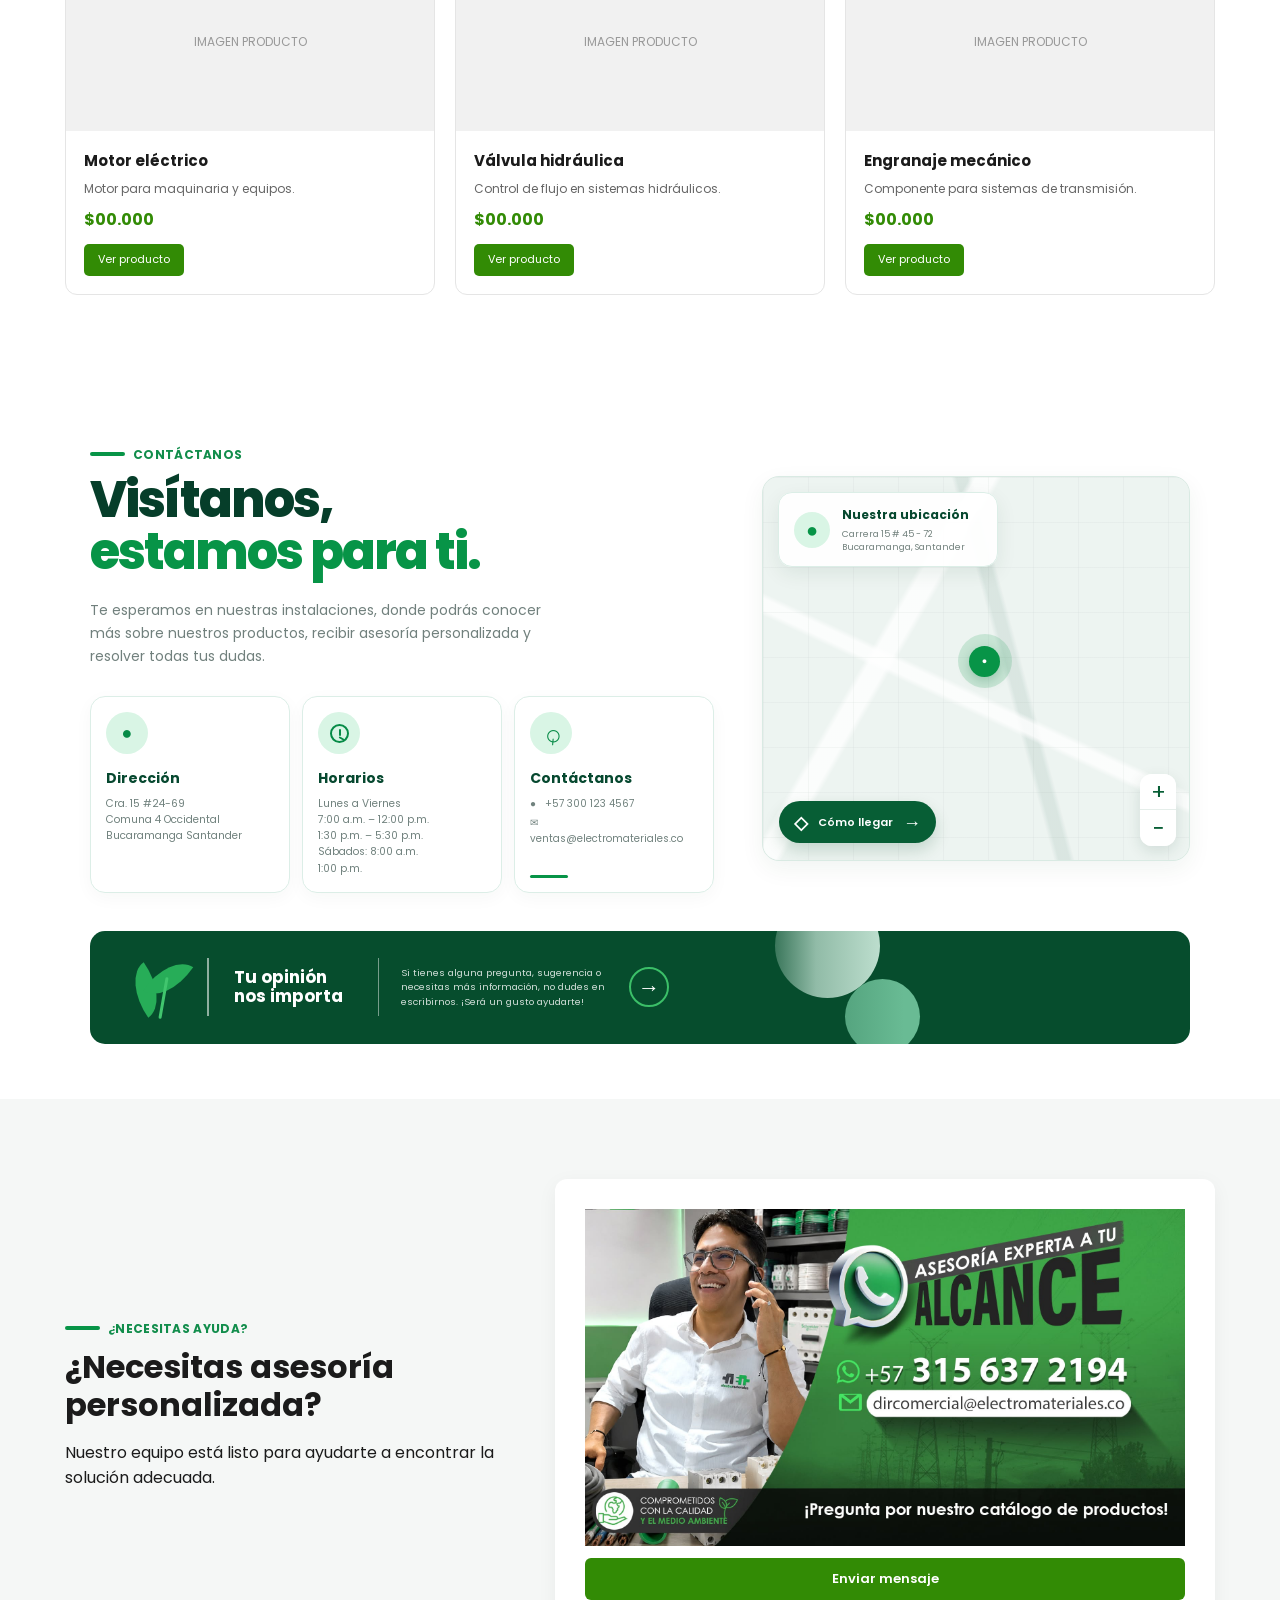
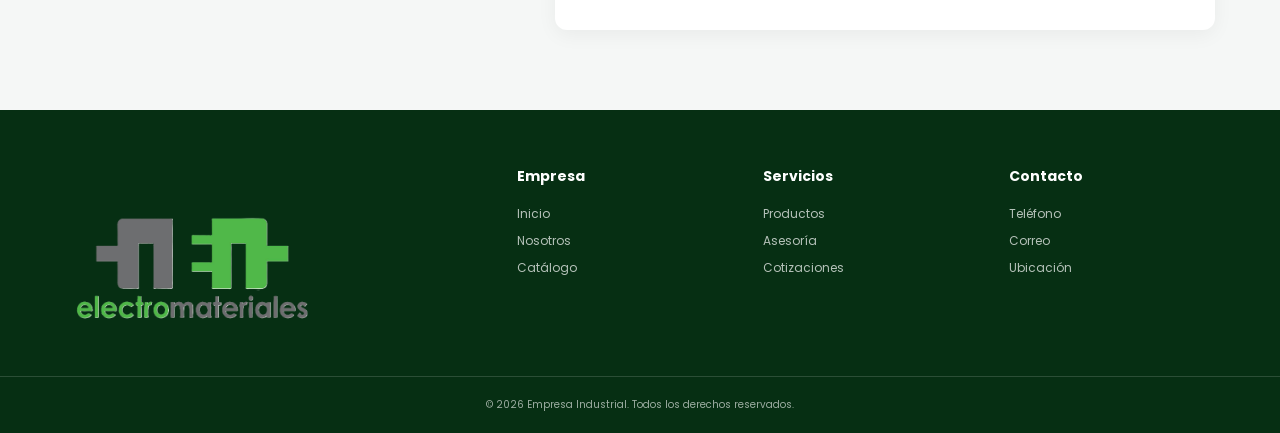
==== commit 44a29120: "arreglo" ====
--- a/index.html
+++ b/index.html
@@ -40,7 +40,7 @@
             <nav class="nav-menu">
 
                 <a href="#inicio">Inicio</a>
-                <a href="#nosotros">Nosotros</a>
+                <a href="../nosotros/nosotros.html">Nosotros</a>
                 <a href="#catalogo">Catálogo</a>
                 <a href="#servicios">Servicios</a>
                 <a href="#contacto">Contacto</a>
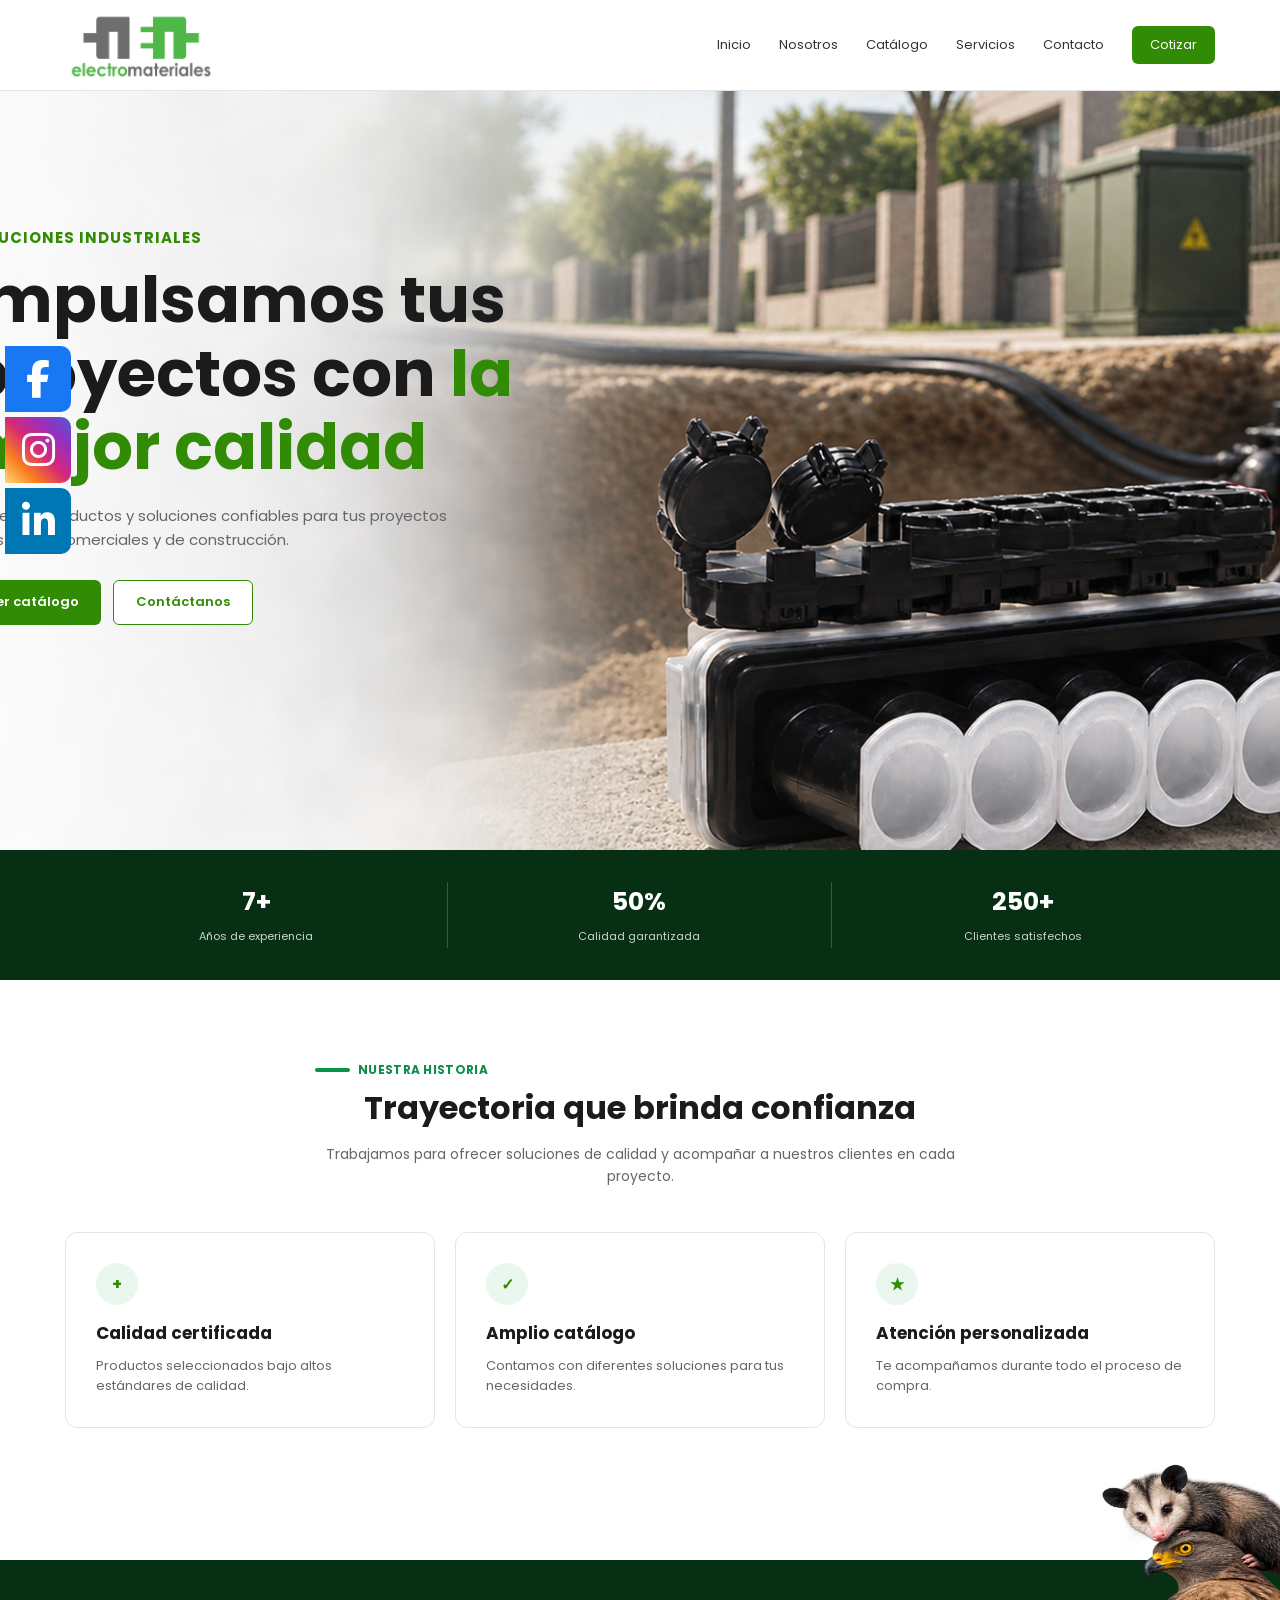
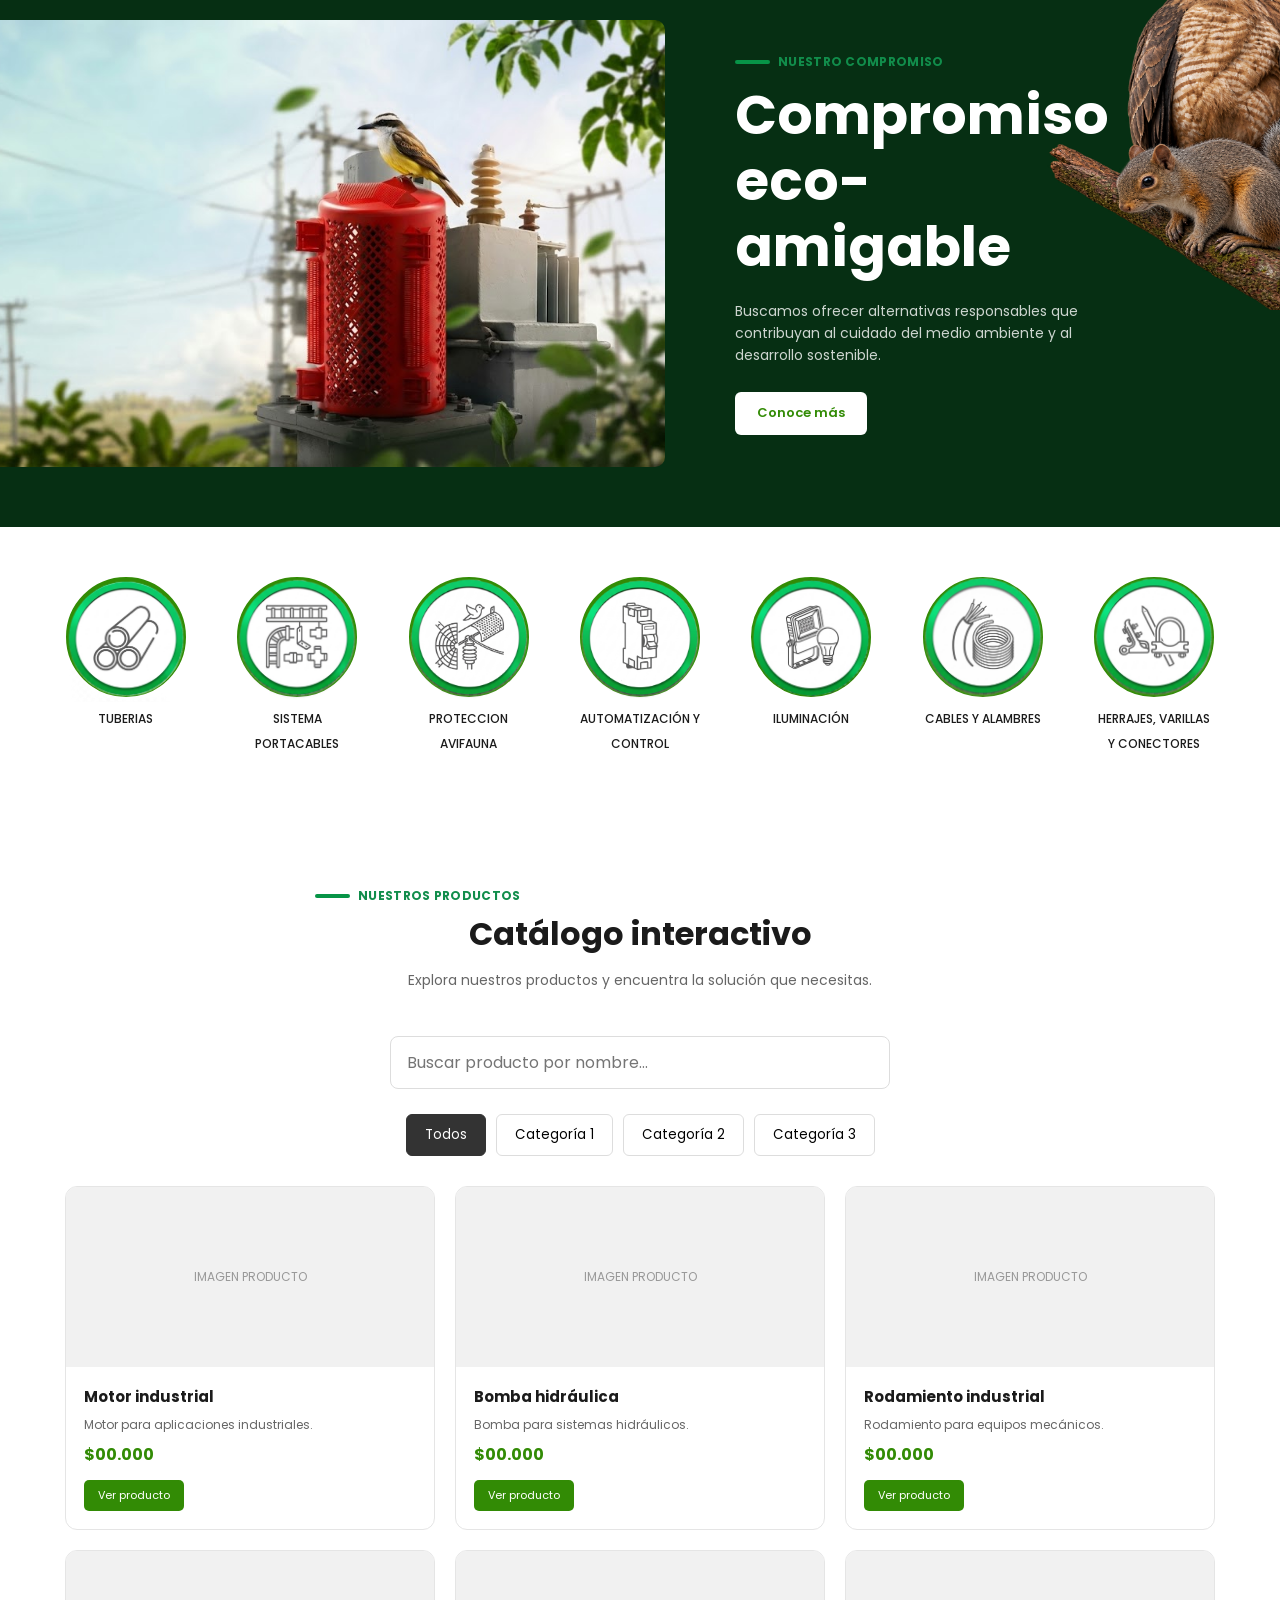
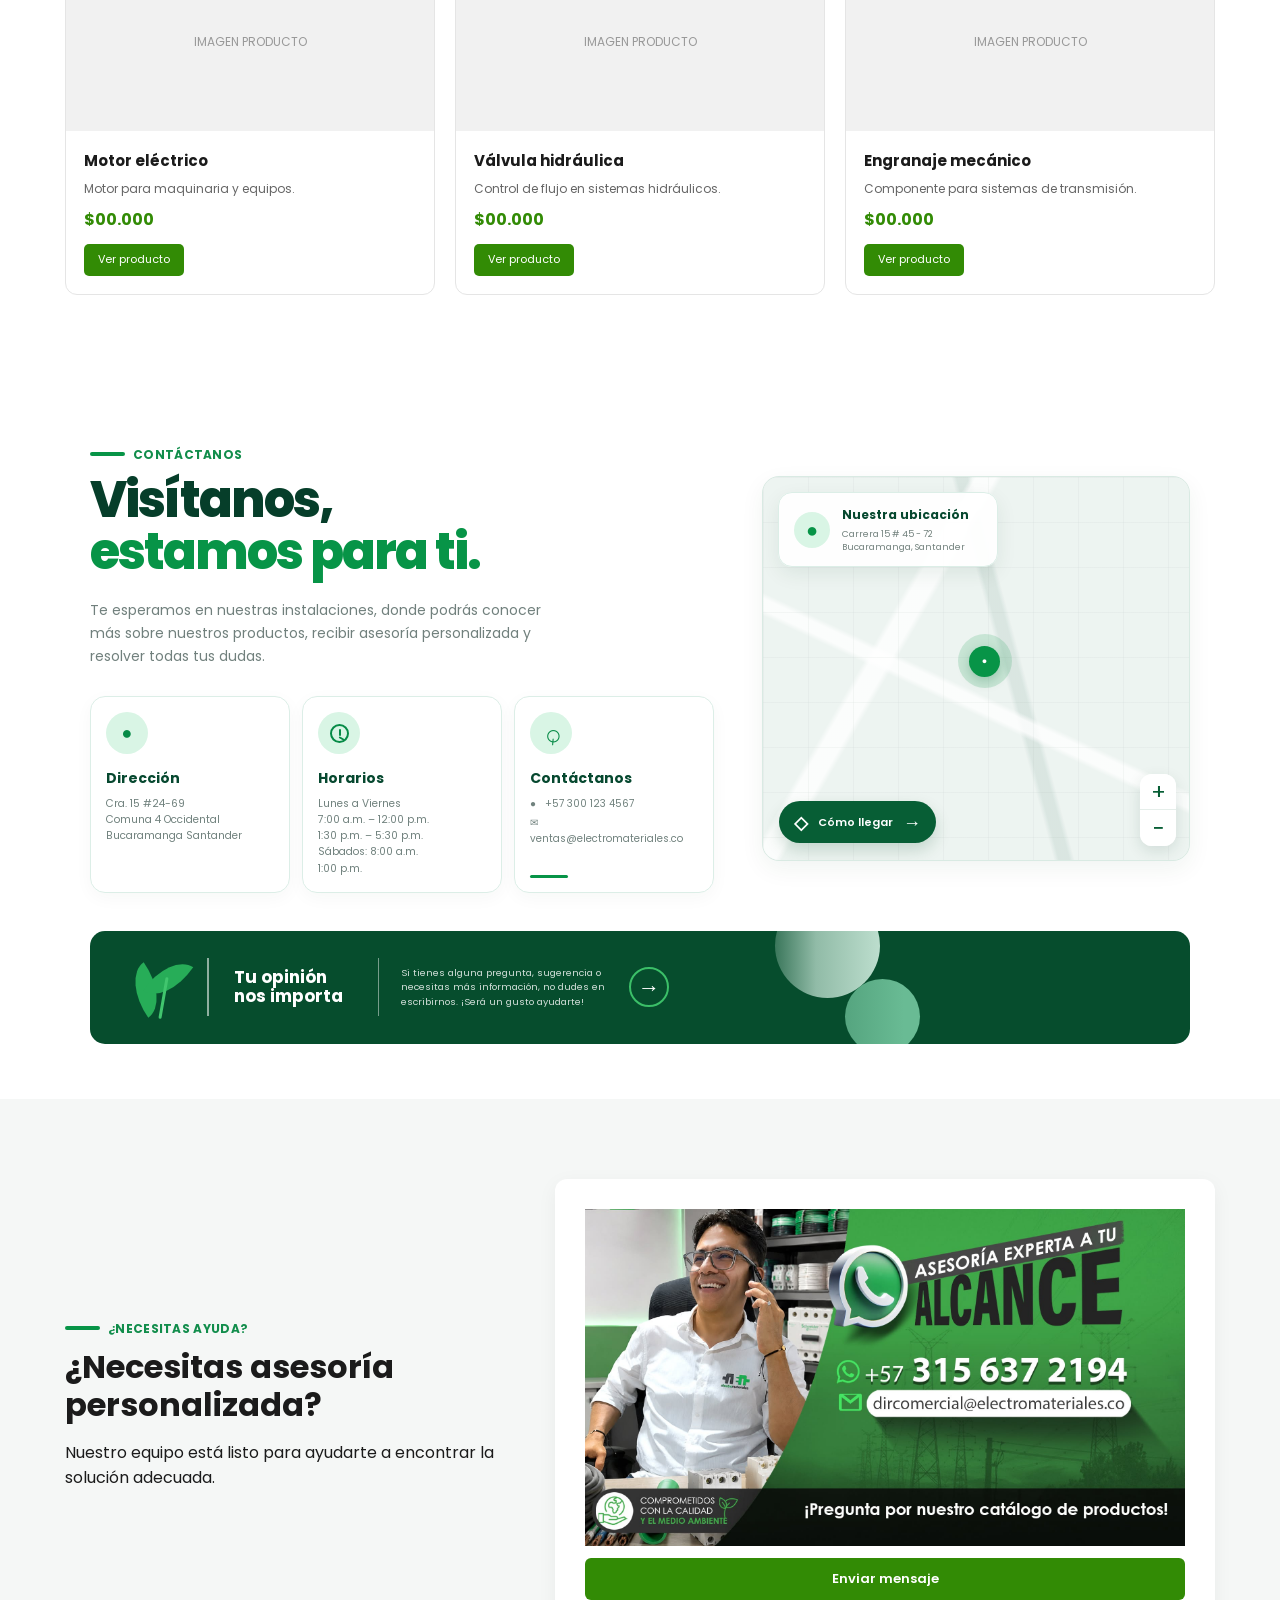
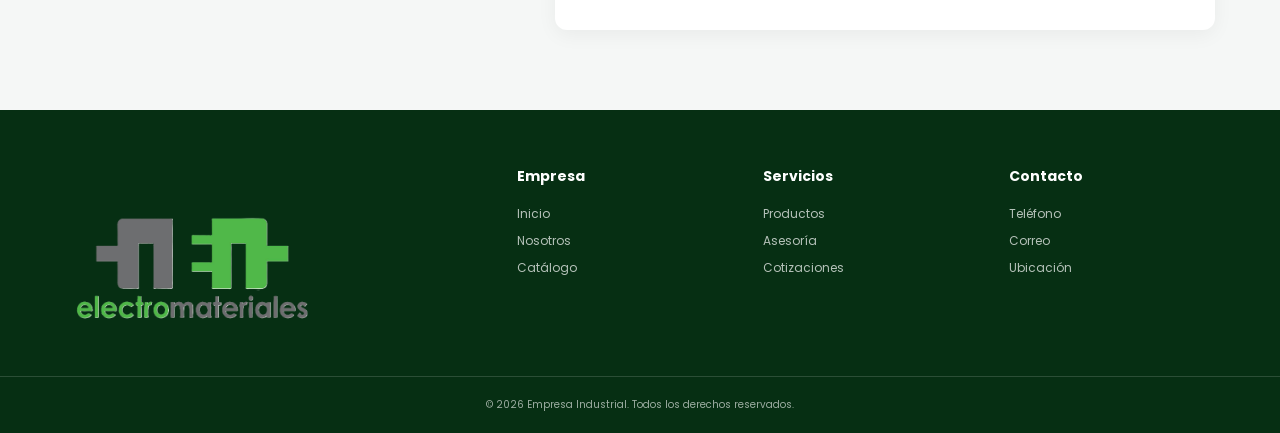
==== commit ed0a28eb: ".." ====
--- a/index.html
+++ b/index.html
@@ -40,7 +40,7 @@
             <nav class="nav-menu">
 
                 <a href="#inicio">Inicio</a>
-                <a href="../nosotros/nosotros.html">Nosotros</a>
+                <a href="nosotros/nosotros.html">Nosotros</a>
                 <a href="#catalogo">Catálogo</a>
                 <a href="#servicios">Servicios</a>
                 <a href="#contacto">Contacto</a>
